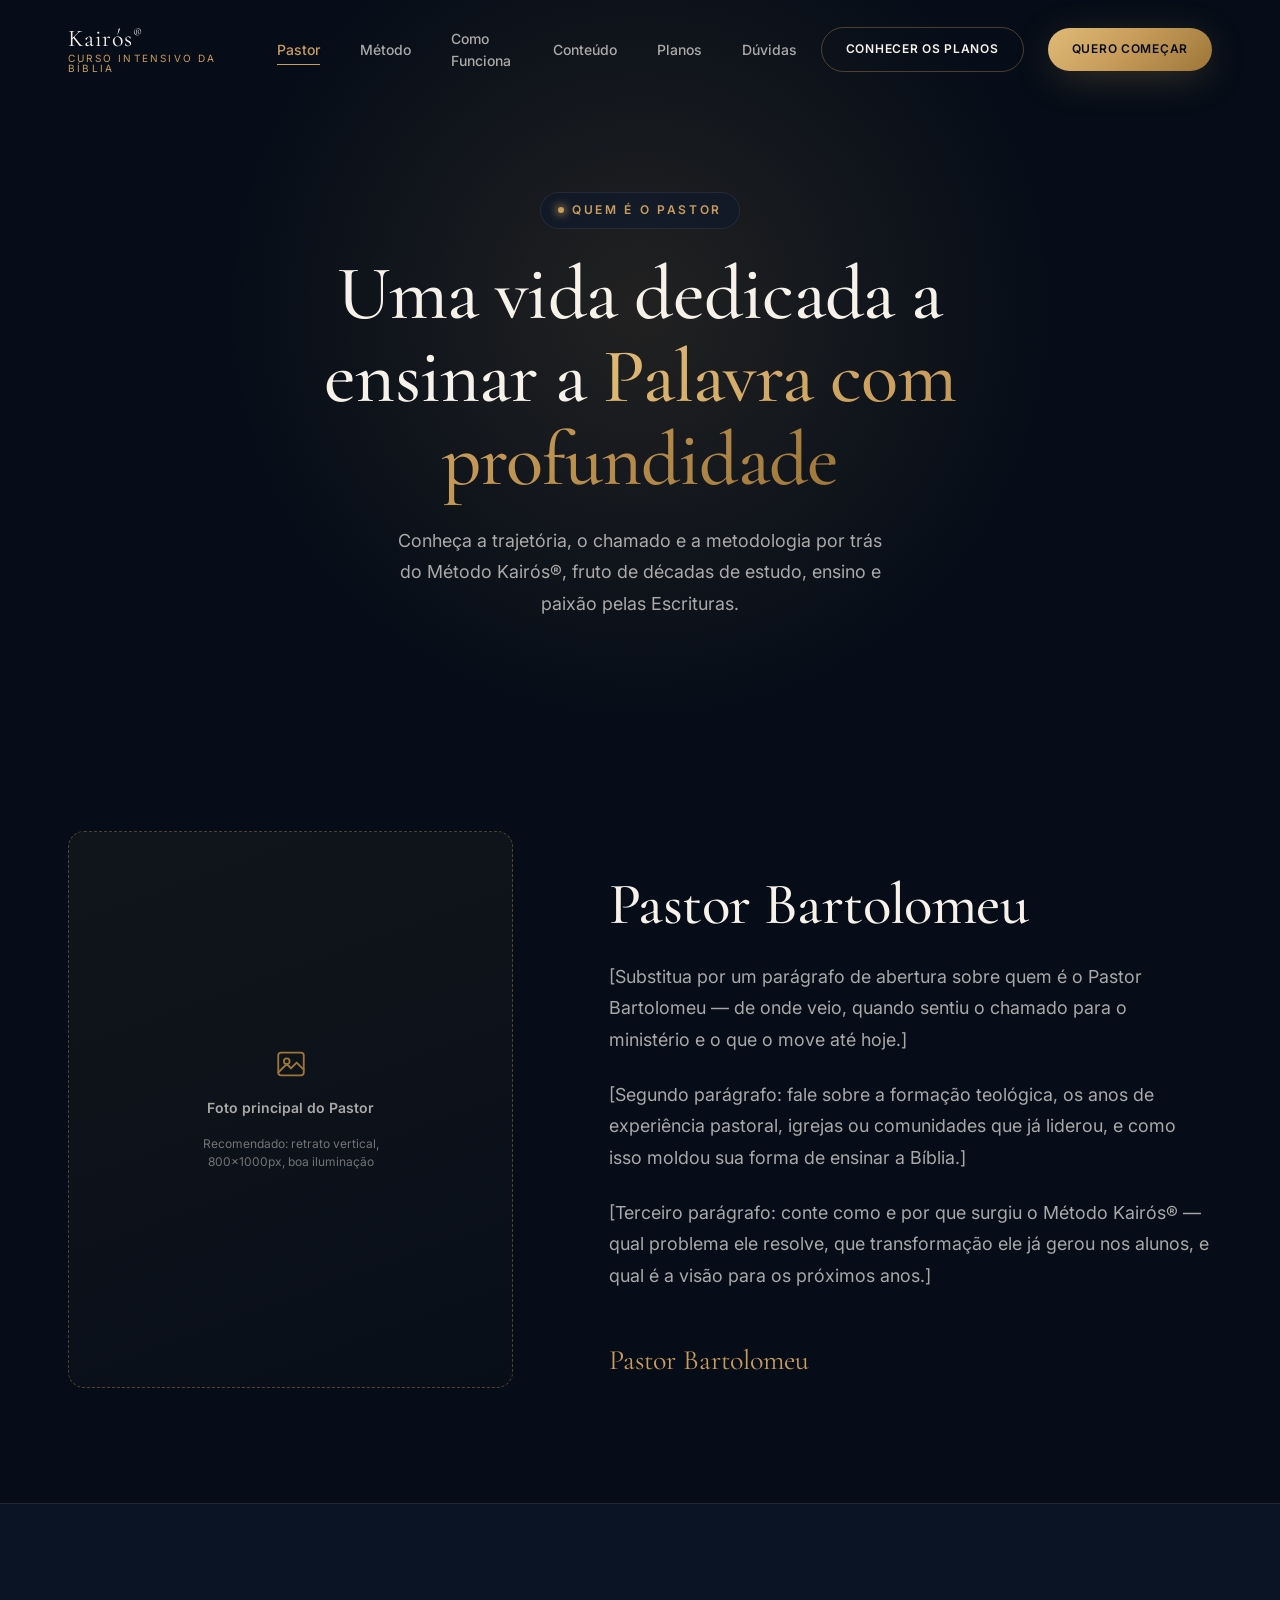
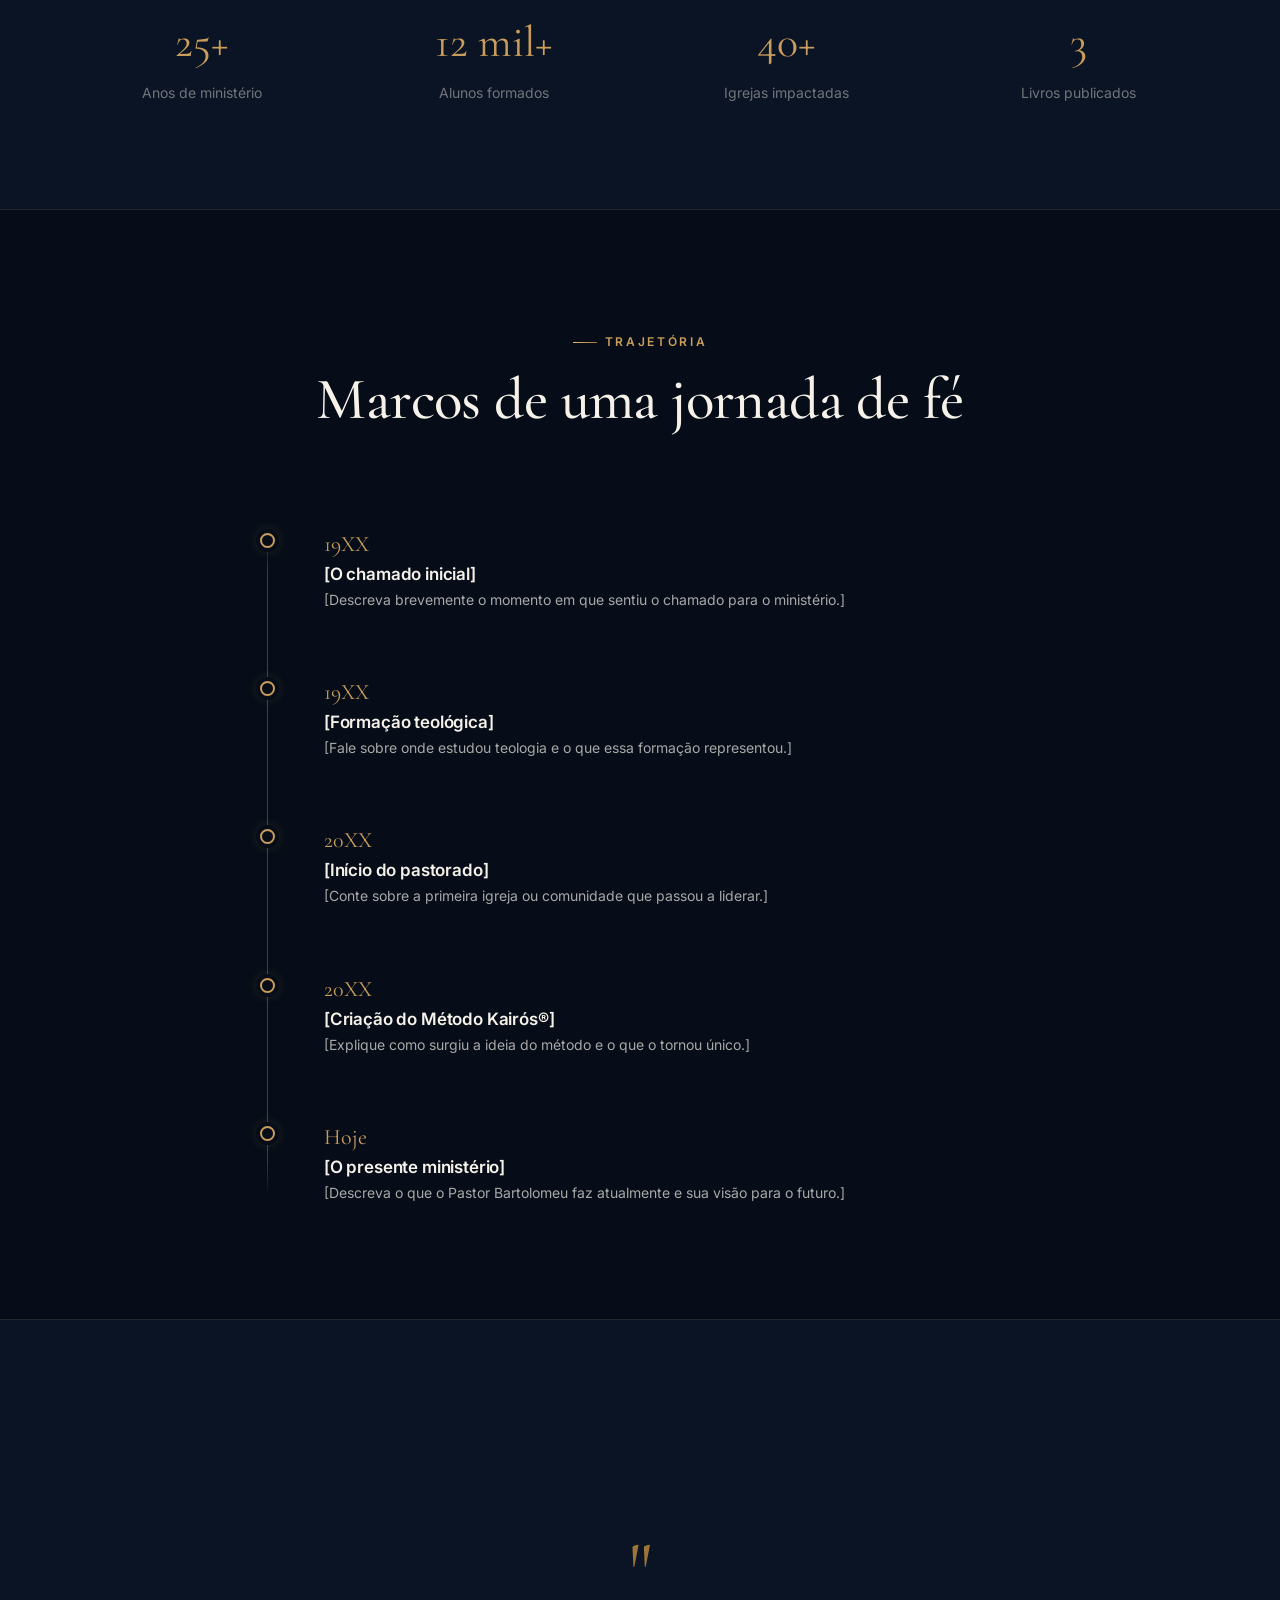
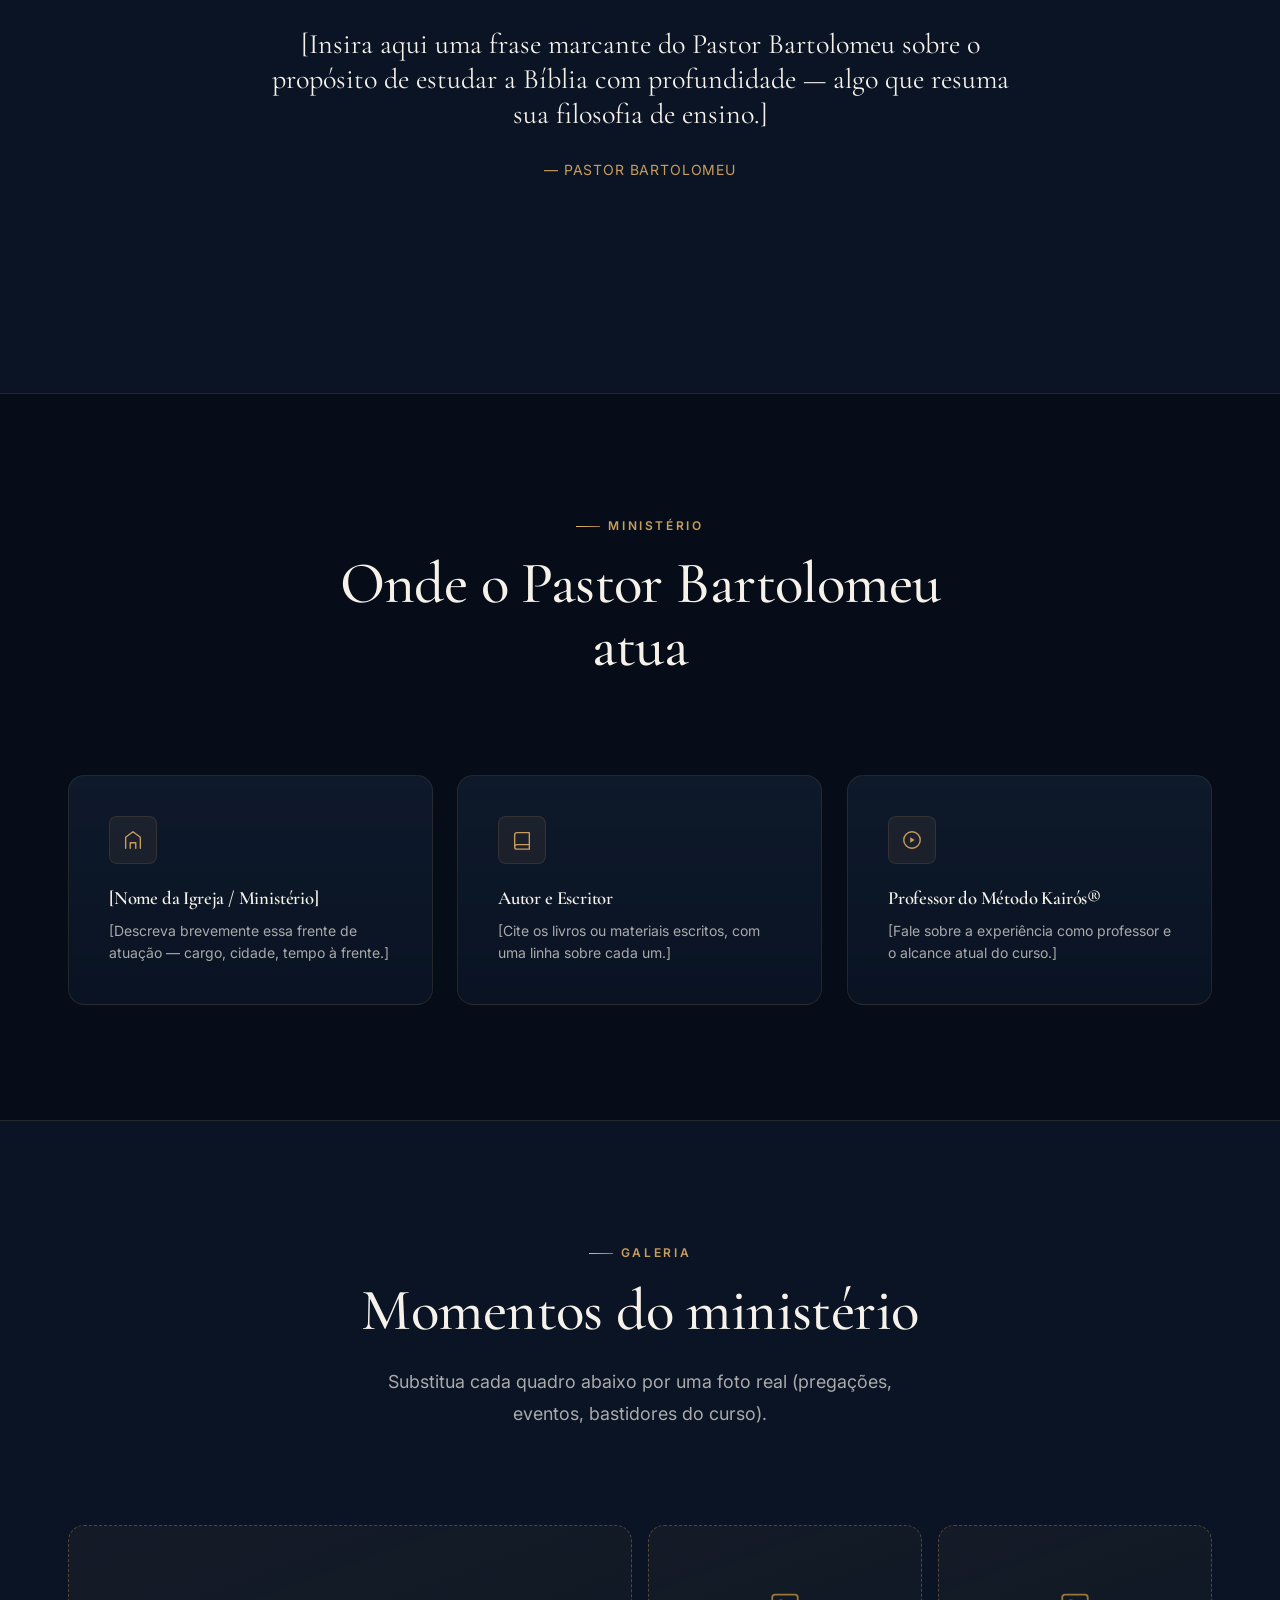
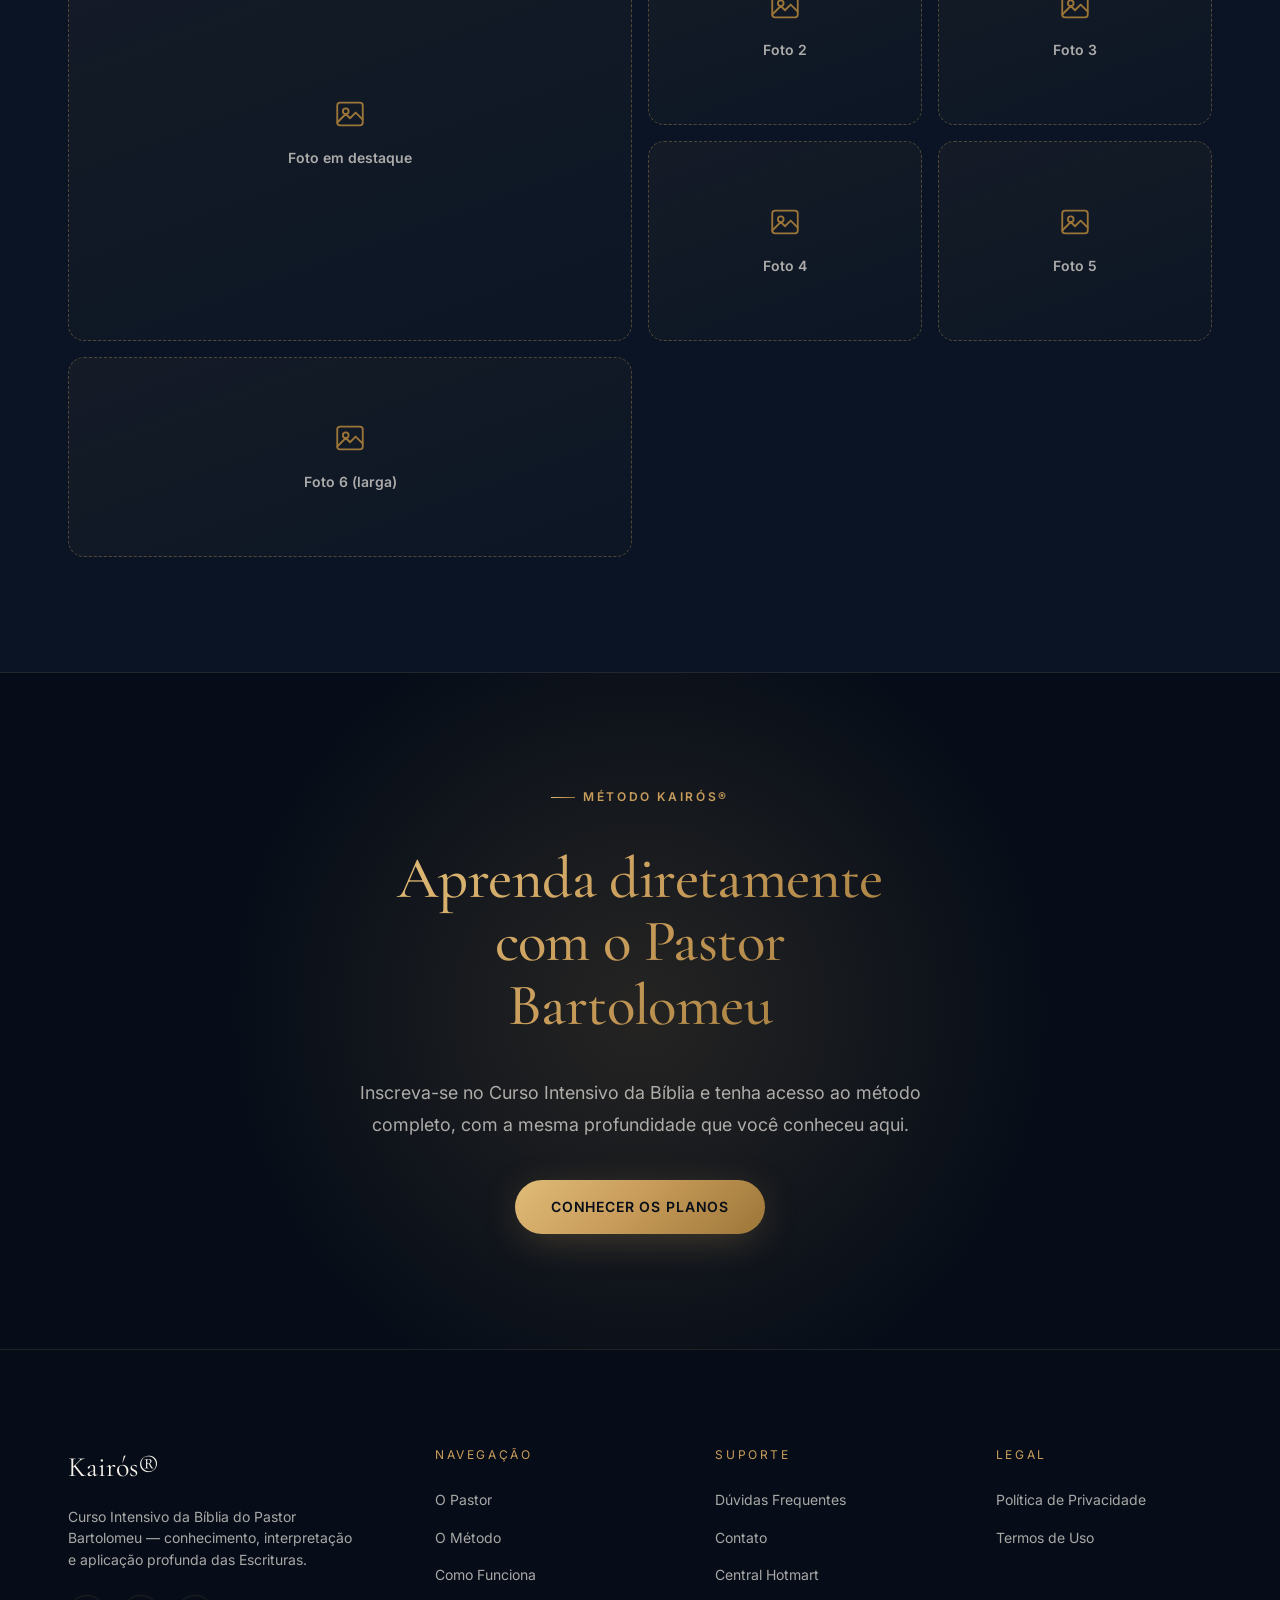
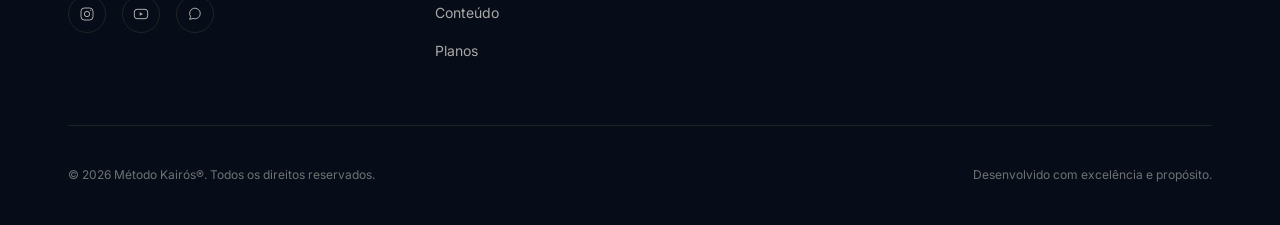
==== sobre.html @ ec5e56b4 "criação da pagina sobre" ====
<!DOCTYPE html>
<html lang="pt-BR">
<head>
<meta charset="UTF-8">
<meta name="viewport" content="width=device-width, initial-scale=1.0">
<title>Sobre o Pastor Bartolomeu | Método Kairós®</title>
<meta name="description" content="Conheça a trajetória, o chamado e o ministério do Pastor Bartolomeu, criador do Método Kairós® para o estudo profundo da Bíblia.">
<meta name="theme-color" content="#060d18">

<link rel="preconnect" href="https://fonts.googleapis.com">
<link rel="preconnect" href="https://fonts.gstatic.com" crossorigin>
<link href="https://fonts.googleapis.com/css2?family=Cormorant+Garamond:wght@400;500;600;700&family=Inter:wght@400;500;600;700;800&display=swap" rel="stylesheet">

<link rel="stylesheet" href="css/variables.css">
<link rel="stylesheet" href="css/reset.css">
<link rel="stylesheet" href="css/base.css">
<link rel="stylesheet" href="css/components.css">
<link rel="stylesheet" href="css/nav.css">
<link rel="stylesheet" href="css/sections.css">
<link rel="stylesheet" href="css/about.css">
<link rel="stylesheet" href="css/animations.css">
</head>
<body>

<a href="#conteudo" class="u-visually-hidden">Pular para o conteúdo principal</a>

<!-- ==========================================================================
     NAVEGAÇÃO — igual à página inicial, com "O Pastor" marcado como atual
     ========================================================================== -->
<header class="nav" id="nav">
  <div class="u-container nav__inner">
    <a href="index.html" class="nav__brand">
      <span class="nav__brand-mark">Kairós<sup style="font-size:0.5em;">®</sup></span>
      <span class="nav__brand-tag">Curso Intensivo da Bíblia</span>
    </a>

    <nav class="nav__links" id="navLinks" aria-label="Navegação principal">
      <a href="#" class="nav__link" aria-current="page">Pastor</a>
      <a href="index.htm" class="nav__link">Método</a>
      <a href="index.htm" class="nav__link">Como Funciona</a>
      <a href="index.htm" class="nav__link">Conteúdo</a>
      <a href="index.htm" class="nav__link">Planos</a>
      <a href="index.htm" class="nav__link">Dúvidas</a>
    </nav>

    <div class="nav__actions">
      <a href="index.html#planos" class="btn btn--ghost btn--sm">Conhecer os planos</a>
      <a href="index.html#planos" class="btn btn--gold btn--sm">Quero começar</a>
      <button class="nav__toggle" id="navToggle" aria-label="Abrir menu" aria-expanded="false" aria-controls="navLinks">
        <span></span><span></span><span></span>
      </button>
    </div>
  </div>
</header>

<main id="conteudo">

<!-- ==========================================================================
     CABEÇALHO DA PÁGINA
     ========================================================================== -->
<section class="page-header u-container">
  <div class="hero__badge" data-anim="fade-up" style="margin-bottom:1.5rem;">
    <span class="badge"><span class="badge__dot"></span>Quem é o Pastor</span>
  </div>
  <h1 class="page-header__title" data-anim="fade-up" data-anim-delay="80">
    Uma vida dedicada a ensinar a <span class="u-gold-text">Palavra com profundidade</span>
  </h1>
  <p class="u-lede page-header__lede" data-anim="fade-up" data-anim-delay="160">
    <!-- SUBSTITUA este parágrafo por uma frase de efeito real sobre o Pastor Bartolomeu —
         algo que resuma sua missão em 1-2 linhas. -->
    Conheça a trajetória, o chamado e a metodologia por trás do Método Kairós®,
    fruto de décadas de estudo, ensino e paixão pelas Escrituras.
  </p>
</section>

<!-- ==========================================================================
     BIOGRAFIA — foto grande + texto
     ========================================================================== -->
<section class="u-section">
  <div class="u-container">
    <div class="bio__layout">
      <div class="bio__photo" data-anim="fade-right">
        <!-- FOTO PRINCIPAL DO PASTOR
             Para usar uma foto real, troque o bloco abaixo por:
             <div class="photo-frame"><img src="assets/img/pastor-bartolomeu.jpg" alt="Pastor Bartolomeu"></div> -->
        <div class="photo-placeholder">
          <svg viewBox="0 0 24 24" fill="none" stroke="currentColor" stroke-width="1.3"><rect x="3" y="4" width="18" height="16" rx="2"/><circle cx="9" cy="10" r="2"/><path d="M21 16l-5-5-4 4-3-3-6 6" stroke-linecap="round" stroke-linejoin="round"/></svg>
          <span class="photo-placeholder__label">Foto principal do Pastor</span>
          <span class="photo-placeholder__hint">Recomendado: retrato vertical, 800×1000px, boa iluminação</span>
        </div>
      </div>

      <div class="bio__text" data-anim-group="90">
        <span class="u-eyebrow" data-anim="fade-up">Biografia</span>
        <h2 class="u-heading-lg" data-anim="fade-up">Pastor Bartolomeu</h2>

        <!-- TEXTO DE BIOGRAFIA — substitua os parágrafos abaixo pela história real:
             origem, chamado ao ministério, formação teológica, tempo de pastorado,
             igreja(s) que lidera ou liderou, marcos importantes. -->
        <p data-anim="fade-up">
          [Substitua por um parágrafo de abertura sobre quem é o Pastor Bartolomeu —
          de onde veio, quando sentiu o chamado para o ministério e o que o move até hoje.]
        </p>
        <p data-anim="fade-up">
          [Segundo parágrafo: fale sobre a formação teológica, os anos de experiência
          pastoral, igrejas ou comunidades que já liderou, e como isso moldou sua forma
          de ensinar a Bíblia.]
        </p>
        <p data-anim="fade-up">
          [Terceiro parágrafo: conte como e por que surgiu o Método Kairós® — qual
          problema ele resolve, que transformação ele já gerou nos alunos, e qual é
          a visão para os próximos anos.]
        </p>

        <span class="bio__signature" data-anim="fade-up">Pastor Bartolomeu</span>
      </div>
    </div>
  </div>
</section>

<!-- ==========================================================================
     ESTATÍSTICAS / CREDENCIAIS
     ========================================================================== -->
<section class="u-section" style="padding-block: var(--space-xl); background: var(--bg-surface-alt); border-block: 1px solid var(--border-subtle);">
  <div class="u-container">
    <div class="pastor-stats" data-anim-group="80">
      <!-- Ajuste os números abaixo para os reais -->
      <div class="pastor-stat" data-anim="fade-up">
        <span class="pastor-stat__value">25+</span>
        <span class="pastor-stat__label">Anos de ministério</span>
      </div>
      <div class="pastor-stat" data-anim="fade-up">
        <span class="pastor-stat__value">12 mil+</span>
        <span class="pastor-stat__label">Alunos formados</span>
      </div>
      <div class="pastor-stat" data-anim="fade-up">
        <span class="pastor-stat__value">40+</span>
        <span class="pastor-stat__label">Igrejas impactadas</span>
      </div>
      <div class="pastor-stat" data-anim="fade-up">
        <span class="pastor-stat__value">3</span>
        <span class="pastor-stat__label">Livros publicados</span>
      </div>
    </div>
  </div>
</section>

<!-- ==========================================================================
     TRAJETÓRIA — linha do tempo
     ========================================================================== -->
<section class="u-section">
  <div class="u-container">
    <div class="u-section-head u-section-head--center" data-anim="fade-up">
      <span class="u-eyebrow">Trajetória</span>
      <h2 class="u-heading-lg">Marcos de uma jornada de fé</h2>
    </div>

    <div class="trajectory" data-anim-group="100">
      <!-- Ajuste anos e descrições para a trajetória real do Pastor -->
      <div class="trajectory__item" data-anim="fade-up">
        <span class="trajectory__dot"></span>
        <span class="trajectory__year">19XX</span>
        <h3>[O chamado inicial]</h3>
        <p>[Descreva brevemente o momento em que sentiu o chamado para o ministério.]</p>
      </div>

      <div class="trajectory__item" data-anim="fade-up">
        <span class="trajectory__dot"></span>
        <span class="trajectory__year">19XX</span>
        <h3>[Formação teológica]</h3>
        <p>[Fale sobre onde estudou teologia e o que essa formação representou.]</p>
      </div>

      <div class="trajectory__item" data-anim="fade-up">
        <span class="trajectory__dot"></span>
        <span class="trajectory__year">20XX</span>
        <h3>[Início do pastorado]</h3>
        <p>[Conte sobre a primeira igreja ou comunidade que passou a liderar.]</p>
      </div>

      <div class="trajectory__item" data-anim="fade-up">
        <span class="trajectory__dot"></span>
        <span class="trajectory__year">20XX</span>
        <h3>[Criação do Método Kairós®]</h3>
        <p>[Explique como surgiu a ideia do método e o que o tornou único.]</p>
      </div>

      <div class="trajectory__item" data-anim="fade-up">
        <span class="trajectory__dot"></span>
        <span class="trajectory__year">Hoje</span>
        <h3>[O presente ministério]</h3>
        <p>[Descreva o que o Pastor Bartolomeu faz atualmente e sua visão para o futuro.]</p>
      </div>
    </div>
  </div>
</section>

<!-- ==========================================================================
     CITAÇÃO EM DESTAQUE
     ========================================================================== -->
<section class="u-section" style="background: var(--bg-surface-alt); border-block: 1px solid var(--border-subtle);">
  <div class="u-container">
    <div class="quote-block" data-anim="scale-in">
      <span class="quote-block__mark">"</span>
      <!-- Substitua pela citação real do Pastor -->
      <p class="quote-block__text">
        [Insira aqui uma frase marcante do Pastor Bartolomeu sobre o propósito de
        estudar a Bíblia com profundidade — algo que resuma sua filosofia de ensino.]
      </p>
      <span class="quote-block__author">— Pastor Bartolomeu</span>
    </div>
  </div>
</section>

<!-- ==========================================================================
     ÁREAS DE ATUAÇÃO NO MINISTÉRIO
     ========================================================================== -->
<section class="u-section">
  <div class="u-container">
    <div class="u-section-head u-section-head--center" data-anim="fade-up">
      <span class="u-eyebrow">Ministério</span>
      <h2 class="u-heading-lg">Onde o Pastor Bartolomeu atua</h2>
    </div>

    <div class="ministry__grid" data-anim-group="90">
      <div class="card" style="padding: var(--space-lg);" data-anim="fade-up">
        <div class="learn__icon" style="margin-bottom: var(--space-md);">
          <svg viewBox="0 0 24 24" fill="none" stroke="currentColor" stroke-width="1.5"><path d="M4 21V9l8-6 8 6v12M9 21v-6h6v6" stroke-linecap="round" stroke-linejoin="round"/></svg>
        </div>
        <h3 style="font-weight:600; margin-bottom: var(--space-xs);">[Nome da Igreja / Ministério]</h3>
        <p style="font-size: var(--fs-body-sm);">[Descreva brevemente essa frente de atuação — cargo, cidade, tempo à frente.]</p>
      </div>

      <div class="card" style="padding: var(--space-lg);" data-anim="fade-up">
        <div class="learn__icon" style="margin-bottom: var(--space-md);">
          <svg viewBox="0 0 24 24" fill="none" stroke="currentColor" stroke-width="1.5"><path d="M4 19.5A2.5 2.5 0 0 1 6.5 17H20M4 19.5A2.5 2.5 0 0 0 6.5 22H20V4H6.5A2.5 2.5 0 0 0 4 6.5v13Z" stroke-linejoin="round"/></svg>
        </div>
        <h3 style="font-weight:600; margin-bottom: var(--space-xs);">Autor e Escritor</h3>
        <p style="font-size: var(--fs-body-sm);">[Cite os livros ou materiais escritos, com uma linha sobre cada um.]</p>
      </div>

      <div class="card" style="padding: var(--space-lg);" data-anim="fade-up">
        <div class="learn__icon" style="margin-bottom: var(--space-md);">
          <svg viewBox="0 0 24 24" fill="none" stroke="currentColor" stroke-width="1.5"><circle cx="12" cy="12" r="9"/><path d="M10 9v6l5-3-5-3Z" fill="currentColor" stroke="none"/></svg>
        </div>
        <h3 style="font-weight:600; margin-bottom: var(--space-xs);">Professor do Método Kairós®</h3>
        <p style="font-size: var(--fs-body-sm);">[Fale sobre a experiência como professor e o alcance atual do curso.]</p>
      </div>
    </div>
  </div>
</section>

<!-- ==========================================================================
     GALERIA DE FOTOS
     ========================================================================== -->
<section class="u-section" style="background: var(--bg-surface-alt); border-block: 1px solid var(--border-subtle);">
  <div class="u-container">
    <div class="u-section-head u-section-head--center" data-anim="fade-up">
      <span class="u-eyebrow">Galeria</span>
      <h2 class="u-heading-lg">Momentos do ministério</h2>
      <p class="u-lede" style="margin-inline:auto;">
        Substitua cada quadro abaixo por uma foto real (pregações, eventos, bastidores do curso).
      </p>
    </div>

    <!-- Cada item é um placeholder — troque a <div class="photo-placeholder"> interna
         por <div class="photo-frame"><img src="..." alt="..."></div> quando tiver as fotos.
         As classes gallery__item--wide e gallery__item--tall controlam o tamanho no grid. -->
    <div class="gallery__grid" data-anim-group="70">
      <div class="gallery__item gallery__item--wide gallery__item--tall" data-anim="scale-in">
        <div class="photo-placeholder">
          <svg viewBox="0 0 24 24" fill="none" stroke="currentColor" stroke-width="1.3"><rect x="3" y="4" width="18" height="16" rx="2"/><circle cx="9" cy="10" r="2"/><path d="M21 16l-5-5-4 4-3-3-6 6" stroke-linecap="round" stroke-linejoin="round"/></svg>
          <span class="photo-placeholder__label">Foto em destaque</span>
        </div>
      </div>
      <div class="gallery__item" data-anim="scale-in">
        <div class="photo-placeholder">
          <svg viewBox="0 0 24 24" fill="none" stroke="currentColor" stroke-width="1.3"><rect x="3" y="4" width="18" height="16" rx="2"/><circle cx="9" cy="10" r="2"/><path d="M21 16l-5-5-4 4-3-3-6 6" stroke-linecap="round" stroke-linejoin="round"/></svg>
          <span class="photo-placeholder__label">Foto 2</span>
        </div>
      </div>
      <div class="gallery__item" data-anim="scale-in">
        <div class="photo-placeholder">
          <svg viewBox="0 0 24 24" fill="none" stroke="currentColor" stroke-width="1.3"><rect x="3" y="4" width="18" height="16" rx="2"/><circle cx="9" cy="10" r="2"/><path d="M21 16l-5-5-4 4-3-3-6 6" stroke-linecap="round" stroke-linejoin="round"/></svg>
          <span class="photo-placeholder__label">Foto 3</span>
        </div>
      </div>
      <div class="gallery__item" data-anim="scale-in">
        <div class="photo-placeholder">
          <svg viewBox="0 0 24 24" fill="none" stroke="currentColor" stroke-width="1.3"><rect x="3" y="4" width="18" height="16" rx="2"/><circle cx="9" cy="10" r="2"/><path d="M21 16l-5-5-4 4-3-3-6 6" stroke-linecap="round" stroke-linejoin="round"/></svg>
          <span class="photo-placeholder__label">Foto 4</span>
        </div>
      </div>
      <div class="gallery__item" data-anim="scale-in">
        <div class="photo-placeholder">
          <svg viewBox="0 0 24 24" fill="none" stroke="currentColor" stroke-width="1.3"><rect x="3" y="4" width="18" height="16" rx="2"/><circle cx="9" cy="10" r="2"/><path d="M21 16l-5-5-4 4-3-3-6 6" stroke-linecap="round" stroke-linejoin="round"/></svg>
          <span class="photo-placeholder__label">Foto 5</span>
        </div>
      </div>
      <div class="gallery__item gallery__item--wide" data-anim="scale-in">
        <div class="photo-placeholder">
          <svg viewBox="0 0 24 24" fill="none" stroke="currentColor" stroke-width="1.3"><rect x="3" y="4" width="18" height="16" rx="2"/><circle cx="9" cy="10" r="2"/><path d="M21 16l-5-5-4 4-3-3-6 6" stroke-linecap="round" stroke-linejoin="round"/></svg>
          <span class="photo-placeholder__label">Foto 6 (larga)</span>
        </div>
      </div>
    </div>
  </div>
</section>

<!-- ==========================================================================
     CTA FINAL — volta pro curso
     ========================================================================== -->
<section class="cta-final u-section">
  <div class="cta-final__glow" aria-hidden="true"></div>
  <div class="u-container">
    <div class="cta-final__content" data-anim="scale-in">
      <span class="u-eyebrow" style="justify-content:center;">Método Kairós®</span>
      <h2 class="u-gold-text">Aprenda diretamente com o Pastor Bartolomeu</h2>
      <p class="u-lede">Inscreva-se no Curso Intensivo da Bíblia e tenha acesso ao método completo, com a mesma profundidade que você conheceu aqui.</p>
      <a href="index.html#planos" class="btn btn--gold">Conhecer os planos</a>
    </div>
  </div>
</section>

</main>

<!-- ==========================================================================
     FOOTER — igual à página inicial
     ========================================================================== -->
<footer class="footer">
  <div class="u-container">
    <div class="footer__grid">
      <div>
        <div class="footer__brand-mark">Kairós®</div>
        <p class="footer__desc">Curso Intensivo da Bíblia do Pastor Bartolomeu — conhecimento, interpretação e aplicação profunda das Escrituras.</p>
        <div class="footer__social">
          <a href="#" aria-label="Instagram"><svg viewBox="0 0 24 24" fill="none" stroke="currentColor" stroke-width="1.5"><rect x="3" y="3" width="18" height="18" rx="5"/><circle cx="12" cy="12" r="4"/><circle cx="17.5" cy="6.5" r="1" fill="currentColor" stroke="none"/></svg></a>
          <a href="#" aria-label="YouTube"><svg viewBox="0 0 24 24" fill="none" stroke="currentColor" stroke-width="1.5"><rect x="2" y="5" width="20" height="14" rx="4"/><path d="M10 9.5v5l5-2.5-5-2.5Z" fill="currentColor" stroke="none"/></svg></a>
          <a href="#" aria-label="WhatsApp"><svg viewBox="0 0 24 24" fill="none" stroke="currentColor" stroke-width="1.5"><path d="M4 20l1.4-4.1A8 8 0 1 1 9 18.7L4 20Z" stroke-linejoin="round"/></svg></a>
        </div>
      </div>

      <div>
        <div class="footer__col-title">Navegação</div>
        <div class="footer__links">
          <a href="sobre.html">O Pastor</a>
          <a href="index.html#metodo">O Método</a>
          <a href="index.html#como-funciona">Como Funciona</a>
          <a href="index.html#aprendizado">Conteúdo</a>
          <a href="index.html#planos">Planos</a>
        </div>
      </div>

      <div>
        <div class="footer__col-title">Suporte</div>
        <div class="footer__links">
          <a href="index.html#faq">Dúvidas Frequentes</a>
          <a href="#">Contato</a>
          <a href="#">Central Hotmart</a>
        </div>
      </div>

      <div>
        <div class="footer__col-title">Legal</div>
        <div class="footer__links">
          <a href="#">Política de Privacidade</a>
          <a href="#">Termos de Uso</a>
        </div>
      </div>
    </div>

    <div class="footer__bottom">
      <span>&copy; <span data-current-year>2026</span> Método Kairós®. Todos os direitos reservados.</span>
      <span>Desenvolvido com excelência e propósito.</span>
    </div>
  </div>
</footer>

<script src="js/animations.js"></script>
<script src="js/main.js"></script>
</body>
</html>
---- css/variables.css ----
/* ==========================================================================
   MÉTODO KAIRÓS® — DESIGN TOKENS
   Paleta extraída da identidade visual de referência do Pastor Bartolomeu:
   azul-marinho profundo, dourado premium, branco quente, grafite e couro.
   ========================================================================== */

:root {
  /* ---- Cor: Base ---- */
  --c-navy-950: #060d18;   /* fundo principal — quase preto, tom azulado */
  --c-navy-900: #0a1424;   /* fundo secundário / seções alternadas */
  --c-navy-850: #0e1b30;   /* cards, superfícies elevadas */
  --c-navy-800: #142238;   /* bordas sutis, hover de superfícies */
  --c-navy-700: #1c2f4a;   /* divisores levemente visíveis */

  /* ---- Cor: Dourado premium ---- */
  --c-gold-100: #f3e3c2;   /* highlight de texto dourado claro */
  --c-gold-300: #e0bb78;   /* dourado médio-claro, hover */
  --c-gold-500: #c99d5b;   /* dourado principal (extraído da referência) */
  --c-gold-700: #9c7638;   /* dourado escuro, sombras metálicas */
  --c-gold-900: #5c4420;   /* dourado profundo, bordas em dark */

  /* ---- Cor: Neutros quentes ---- */
  --c-white-warm: #f6f2ea;
  --c-cream: #ece5d6;
  --c-graphite-400: #8b8f98;
  --c-graphite-600: #5c6270;
  --c-leather: #6e5743;

  /* ---- Cor: Semântica ---- */
  --bg-body: var(--c-navy-950);
  --bg-surface: var(--c-navy-850);
  --bg-surface-alt: var(--c-navy-900);
  --border-subtle: rgba(201, 157, 91, 0.14);
  --border-strong: rgba(201, 157, 91, 0.35);
  --text-primary: var(--c-white-warm);
  --text-secondary: rgba(246, 242, 234, 0.68);
  --text-muted: rgba(246, 242, 234, 0.44);
  --text-gold: var(--c-gold-500);
  --accent: var(--c-gold-500);
  --accent-bright: var(--c-gold-300);

  /* ---- Gradientes discretos ---- */
  --grad-gold: linear-gradient(135deg, var(--c-gold-300) 0%, var(--c-gold-500) 45%, var(--c-gold-700) 100%);
  --grad-surface: linear-gradient(180deg, rgba(20, 34, 56, 0.6) 0%, rgba(10, 20, 36, 0.9) 100%);
  --grad-vignette: radial-gradient(120% 120% at 50% 0%, rgba(20, 34, 56, 0.0) 0%, rgba(6, 13, 24, 0.9) 100%);
  --grad-glow: radial-gradient(50% 50% at 50% 50%, rgba(201, 157, 91, 0.22) 0%, rgba(201, 157, 91, 0) 70%);

  /* ---- Tipografia ---- */
  --font-display: "Cormorant Garamond", "Times New Roman", serif;
  --font-body: "Inter", -apple-system, BlinkMacSystemFont, sans-serif;

  --fs-display-xl: clamp(2.75rem, 6vw, 6rem);
  --fs-display-lg: clamp(2.25rem, 4.6vw, 4.25rem);
  --fs-display-md: clamp(1.75rem, 3.2vw, 2.75rem);
  --fs-display-sm: clamp(1.375rem, 2.2vw, 1.875rem);
  --fs-body-lg: clamp(1.0625rem, 1.4vw, 1.25rem);
  --fs-body-md: 1rem;
  --fs-body-sm: 0.875rem;
  --fs-eyebrow: 0.75rem;

  --lh-tight: 1.08;
  --lh-snug: 1.25;
  --lh-normal: 1.55;
  --lh-relaxed: 1.75;

  --ls-eyebrow: 0.22em;
  --ls-wide: 0.06em;

  /* ---- Espaçamento ---- */
  --space-3xs: 0.25rem;
  --space-2xs: 0.5rem;
  --space-xs: 0.75rem;
  --space-sm: 1rem;
  --space-md: 1.5rem;
  --space-lg: 2.5rem;
  --space-xl: 4rem;
  --space-2xl: 6rem;
  --space-3xl: 9rem;

  --section-pad-y: clamp(4.5rem, 9vw, 9rem);
  --container-width: 1240px;
  --container-pad-x: clamp(1.25rem, 5vw, 3rem);

  /* ---- Raio & sombra ---- */
  --radius-sm: 8px;
  --radius-md: 16px;
  --radius-lg: 28px;
  --radius-pill: 999px;

  --shadow-soft: 0 20px 60px -20px rgba(0, 0, 0, 0.55);
  --shadow-lift: 0 30px 80px -24px rgba(0, 0, 0, 0.65);
  --shadow-gold-glow: 0 8px 40px -8px rgba(201, 157, 91, 0.35);

  /* ---- Vidro fosco ---- */
  --glass-bg: rgba(14, 27, 48, 0.55);
  --glass-border: rgba(246, 242, 234, 0.08);
  --glass-blur: blur(20px);

  /* ---- Movimento ---- */
  --ease-premium: cubic-bezier(0.16, 1, 0.3, 1);
  --ease-out-soft: cubic-bezier(0.22, 1, 0.36, 1);
  --dur-fast: 220ms;
  --dur-mid: 480ms;
  --dur-slow: 900ms;

  /* ---- Z-index ---- */
  --z-nav: 100;
  --z-overlay: 200;
  --z-modal: 300;
}

/* Light-independent: site é dark-mode-first por identidade, então
   não expomos um tema claro alternativo — dark é a marca. */
---- css/base.css ----
/* ==========================================================================
   TIPOGRAFIA & UTILITÁRIOS DE LAYOUT
   ========================================================================== */

h1, h2, h3, .u-display {
  font-family: var(--font-display);
  font-weight: 500;
  line-height: var(--lh-tight);
  letter-spacing: -0.01em;
}

p { color: var(--text-secondary); }

.u-container {
  width: 100%;
  max-width: var(--container-width);
  margin-inline: auto;
  padding-inline: var(--container-pad-x);
}

.u-section {
  padding-block: var(--section-pad-y);
  position: relative;
}

.u-eyebrow {
  display: inline-flex;
  align-items: center;
  gap: var(--space-2xs);
  font-family: var(--font-body);
  font-size: var(--fs-eyebrow);
  font-weight: 600;
  letter-spacing: var(--ls-eyebrow);
  text-transform: uppercase;
  color: var(--text-gold);
}

.u-eyebrow::before {
  content: "";
  width: 24px;
  height: 1px;
  background: var(--grad-gold);
  display: inline-block;
}

.u-heading-xl {
  font-size: var(--fs-display-xl);
  font-family: var(--font-display);
}

.u-heading-lg {
  font-size: var(--fs-display-lg);
}

.u-heading-md {
  font-size: var(--fs-display-md);
}

.u-lede {
  font-size: var(--fs-body-lg);
  color: var(--text-secondary);
  line-height: var(--lh-relaxed);
  max-width: 46ch;
}

.u-gold-text {
  background: var(--grad-gold);
  -webkit-background-clip: text;
  background-clip: text;
  color: transparent;
}

.u-visually-hidden {
  position: absolute;
  width: 1px; height: 1px;
  padding: 0; margin: -1px;
  overflow: hidden;
  clip: rect(0, 0, 0, 0);
  white-space: nowrap;
  border: 0;
}

.u-section-head {
  max-width: 680px;
  margin-bottom: var(--space-2xl);
}

.u-section-head--center {
  margin-inline: auto;
  text-align: center;
}

.u-section-head .u-eyebrow { margin-bottom: var(--space-sm); }
.u-section-head h2 { margin-bottom: var(--space-md); }
---- css/components.css ----
/* ==========================================================================
   COMPONENTES REUTILIZÁVEIS
   ========================================================================== */

/* ---- Botões ---- */
.btn {
  position: relative;
  display: inline-flex;
  align-items: center;
  justify-content: center;
  gap: var(--space-2xs);
  padding: 1rem 2.25rem;
  font-family: var(--font-body);
  font-size: var(--fs-body-sm);
  font-weight: 600;
  letter-spacing: var(--ls-wide);
  text-transform: uppercase;
  border-radius: var(--radius-pill);
  white-space: nowrap;
  transition: transform var(--dur-fast) var(--ease-out-soft),
              box-shadow var(--dur-fast) var(--ease-out-soft),
              background var(--dur-fast) var(--ease-out-soft),
              border-color var(--dur-fast) var(--ease-out-soft);
  isolation: isolate;
  overflow: hidden;
}

.btn:active { transform: translateY(1px) scale(0.99); }

.btn--gold {
  background: var(--grad-gold);
  color: var(--c-navy-950);
  box-shadow: var(--shadow-gold-glow);
}

.btn--gold::before {
  content: "";
  position: absolute;
  inset: 0;
  background: linear-gradient(120deg, transparent 30%, rgba(255,255,255,0.55) 50%, transparent 70%);
  transform: translateX(-120%);
  transition: transform var(--dur-slow) var(--ease-premium);
  z-index: 1;
}

.btn--gold:hover::before { transform: translateX(120%); }

.btn--gold:hover {
  box-shadow: 0 10px 50px -6px rgba(201, 157, 91, 0.55);
  transform: translateY(-2px);
}

.btn--ghost {
  background: transparent;
  color: var(--text-primary);
  border: 1px solid var(--border-strong);
}

.btn--ghost:hover {
  border-color: var(--accent);
  background: rgba(201, 157, 91, 0.08);
  transform: translateY(-2px);
}

.btn--sm { padding: 0.75rem 1.5rem; font-size: 0.75rem; }
.btn--block { width: 100%; }

/* ---- Badge / Pill ---- */
.badge {
  display: inline-flex;
  align-items: center;
  gap: var(--space-2xs);
  padding: 0.5rem 1.1rem;
  border-radius: var(--radius-pill);
  background: var(--glass-bg);
  border: 1px solid var(--glass-border);
  backdrop-filter: var(--glass-blur);
  -webkit-backdrop-filter: var(--glass-blur);
  font-size: var(--fs-eyebrow);
  font-weight: 600;
  letter-spacing: var(--ls-eyebrow);
  text-transform: uppercase;
  color: var(--text-gold);
}

.badge__dot {
  width: 6px; height: 6px;
  border-radius: 50%;
  background: var(--c-gold-500);
  box-shadow: 0 0 8px 2px rgba(201,157,91,0.7);
}

/* ---- Painel de vidro ---- */
.glass-panel {
  background: var(--glass-bg);
  border: 1px solid var(--glass-border);
  backdrop-filter: var(--glass-blur);
  -webkit-backdrop-filter: var(--glass-blur);
  border-radius: var(--radius-lg);
}

/* ---- Divisor ornamental ---- */
.ornament-divider {
  display: flex;
  align-items: center;
  justify-content: center;
  gap: var(--space-sm);
  color: var(--c-gold-500);
}

.ornament-divider::before,
.ornament-divider::after {
  content: "";
  width: 48px;
  height: 1px;
  background: linear-gradient(90deg, transparent, var(--c-gold-700));
}

.ornament-divider::after { background: linear-gradient(90deg, var(--c-gold-700), transparent); }

/* ---- Indicadores de confiança (hero) ---- */
.trust-strip {
  display: flex;
  flex-wrap: wrap;
  gap: var(--space-lg);
}

.trust-item {
  display: flex;
  align-items: center;
  gap: var(--space-xs);
  font-size: var(--fs-body-sm);
  color: var(--text-secondary);
}

.trust-item svg {
  width: 18px; height: 18px;
  color: var(--c-gold-500);
  flex-shrink: 0;
}

/* ---- Card base ---- */
.card {
  background: var(--grad-surface);
  border: 1px solid var(--border-subtle);
  border-radius: var(--radius-md);
  transition: transform var(--dur-mid) var(--ease-premium),
              border-color var(--dur-mid) var(--ease-premium),
              box-shadow var(--dur-mid) var(--ease-premium);
}

.card:hover {
  border-color: var(--border-strong);
  box-shadow: var(--shadow-lift);
}
---- css/nav.css ----
/* ==========================================================================
   NAVEGAÇÃO
   ========================================================================== */

.nav {
  position: fixed;
  top: 0; left: 0; right: 0;
  z-index: var(--z-nav);
  padding: var(--space-md) 0;
  transition: padding var(--dur-mid) var(--ease-premium),
              background var(--dur-mid) var(--ease-premium),
              border-color var(--dur-mid) var(--ease-premium);
  border-bottom: 1px solid transparent;
}

.nav.is-scrolled {
  padding: var(--space-sm) 0;
  background: rgba(6, 13, 24, 0.72);
  backdrop-filter: blur(16px);
  -webkit-backdrop-filter: blur(16px);
  border-bottom-color: var(--border-subtle);
}

.nav__inner {
  display: flex;
  align-items: center;
  justify-content: space-between;
  gap: var(--space-md);
}

.nav__brand {
  display: flex;
  flex-direction: column;
  line-height: 1;
}

.nav__brand-mark {
  font-family: var(--font-display);
  font-size: 1.5rem;
  letter-spacing: 0.02em;
  color: var(--text-primary);
}

.nav__brand-tag {
  font-size: 0.625rem;
  letter-spacing: var(--ls-eyebrow);
  text-transform: uppercase;
  color: var(--text-gold);
  margin-top: 2px;
}

.nav__links {
  display: flex;
  align-items: center;
  gap: var(--space-lg);
}

.nav__link {
  font-size: var(--fs-body-sm);
  font-weight: 500;
  color: var(--text-secondary);
  position: relative;
  padding-block: 4px;
  transition: color var(--dur-fast) var(--ease-out-soft);
}

.nav__link::after {
  content: "";
  position: absolute;
  left: 0; bottom: 0;
  width: 0; height: 1px;
  background: var(--c-gold-500);
  transition: width var(--dur-mid) var(--ease-premium);
}

.nav__link:hover { color: var(--text-primary); }
.nav__link:hover::after { width: 100%; }

.nav__link[aria-current="page"] {
  color: var(--text-gold);
}
.nav__link[aria-current="page"]::after {
  width: 100%;
}

.nav__actions {
  display: flex;
  align-items: center;
  gap: var(--space-md);
}

.nav__toggle {
  display: none;
  flex-direction: column;
  gap: 5px;
  width: 24px;
  z-index: 101;
}

.nav__toggle span {
  height: 1.5px;
  background: var(--text-primary);
  transition: transform var(--dur-mid) var(--ease-premium), opacity var(--dur-fast);
}

@media (max-width: 900px) {
  .nav__links { display: none; }
  .nav__toggle { display: flex; }

  .nav__actions .btn--ghost { display: none; }

  .nav__links.is-open {
    display: flex;
    position: fixed;
    inset: 0;
    flex-direction: column;
    justify-content: center;
    align-items: center;
    gap: var(--space-xl);
    background: rgba(6, 13, 24, 0.98);
    backdrop-filter: blur(20px);
  }

  .nav__links.is-open .nav__link { font-size: 1.5rem; font-family: var(--font-display); }

  body.nav-open .nav__toggle span:nth-child(1) { transform: translateY(6.5px) rotate(45deg); }
  body.nav-open .nav__toggle span:nth-child(2) { opacity: 0; }
  body.nav-open .nav__toggle span:nth-child(3) { transform: translateY(-6.5px) rotate(-45deg); }
}
---- css/sections.css ----
/* ==========================================================================
   SEÇÃO: SOBRE O MÉTODO (Timeline)
   ========================================================================== */

.method {
  background: var(--bg-body);
}

.method__timeline {
  position: relative;
  display: grid;
  grid-template-columns: repeat(5, 1fr);
  gap: var(--space-md);
  counter-reset: step;
}

.method__timeline::before {
  content: "";
  position: absolute;
  top: 28px;
  left: 0; right: 0;
  height: 1px;
  background: linear-gradient(90deg, transparent, var(--border-strong) 10%, var(--border-strong) 90%, transparent);
  z-index: 0;
}

.method__step {
  position: relative;
  display: flex;
  flex-direction: column;
  align-items: flex-start;
  gap: var(--space-sm);
  padding-top: 0;
}

.method__step-marker {
  width: 56px; height: 56px;
  border-radius: 50%;
  background: var(--bg-surface);
  border: 1px solid var(--border-strong);
  display: flex;
  align-items: center;
  justify-content: center;
  color: var(--c-gold-500);
  position: relative;
  z-index: 1;
  transition: box-shadow var(--dur-mid) var(--ease-premium), transform var(--dur-mid) var(--ease-premium);
}

.method__step-marker svg { width: 22px; height: 22px; }

.method__step:hover .method__step-marker {
  box-shadow: 0 0 0 6px rgba(201,157,91,0.08), 0 0 30px rgba(201,157,91,0.3);
  transform: translateY(-4px);
}

.method__step-title {
  font-family: var(--font-display);
  font-size: 1.375rem;
  color: var(--text-primary);
}

.method__step-desc {
  font-size: var(--fs-body-sm);
  color: var(--text-muted);
  line-height: var(--lh-relaxed);
}

@media (max-width: 980px) {
  .method__timeline {
    grid-template-columns: 1fr;
    gap: var(--space-xl);
  }
  .method__timeline::before {
    top: 0; bottom: 0; left: 28px; right: auto;
    width: 1px; height: auto;
    background: linear-gradient(180deg, transparent, var(--border-strong) 8%, var(--border-strong) 92%, transparent);
  }
}

/* ==========================================================================
   SEÇÃO: COMO FUNCIONA
   ========================================================================== */

.how {
  background: var(--bg-surface-alt);
  border-block: 1px solid var(--border-subtle);
}

.how__grid {
  display: grid;
  grid-template-columns: repeat(4, 1fr);
  gap: var(--space-lg);
  position: relative;
}

.how__connector {
  position: absolute;
  top: 44px;
  left: 12%; right: 12%;
  height: 1px;
  background-image: linear-gradient(90deg, var(--border-strong) 40%, transparent 40%);
  background-size: 12px 1px;
}

.how__card {
  padding: var(--space-lg) var(--space-md);
  text-align: left;
  display: flex;
  flex-direction: column;
  gap: var(--space-md);
}

.how__num {
  font-family: var(--font-display);
  font-size: 2.5rem;
  color: var(--c-gold-700);
  line-height: 1;
}

.how__card h3 {
  font-family: var(--font-body);
  font-size: 1.0625rem;
  font-weight: 600;
  color: var(--text-primary);
}

.how__card p { font-size: var(--fs-body-sm); }

@media (max-width: 980px) {
  .how__grid { grid-template-columns: 1fr 1fr; }
  .how__connector { display: none; }
}
@media (max-width: 620px) {
  .how__grid { grid-template-columns: 1fr; }
}

/* ==========================================================================
   SEÇÃO: O QUE VOCÊ VAI APRENDER
   ========================================================================== */

.learn {
  background: var(--bg-body);
}

.learn__grid {
  display: grid;
  grid-template-columns: repeat(3, 1fr);
  gap: var(--space-md);
}

.learn__card {
  padding: var(--space-lg);
  display: flex;
  flex-direction: column;
  gap: var(--space-md);
  position: relative;
  overflow: hidden;
}

.learn__card::before {
  content: "";
  position: absolute;
  top: -40%; right: -20%;
  width: 200px; height: 200px;
  background: var(--grad-glow);
  opacity: 0;
  transition: opacity var(--dur-mid) var(--ease-premium);
  pointer-events: none;
}

.learn__card:hover::before { opacity: 1; }

.learn__icon {
  width: 48px; height: 48px;
  border-radius: var(--radius-sm);
  display: flex;
  align-items: center;
  justify-content: center;
  background: rgba(201,157,91,0.08);
  border: 1px solid var(--border-subtle);
  color: var(--c-gold-500);
}

.learn__icon svg { width: 22px; height: 22px; }

.learn__card h3 {
  font-family: var(--font-body);
  font-weight: 600;
  font-size: 1.0625rem;
  color: var(--text-primary);
}

.learn__card p { font-size: var(--fs-body-sm); }

@media (max-width: 980px) { .learn__grid { grid-template-columns: 1fr 1fr; } }
@media (max-width: 620px) { .learn__grid { grid-template-columns: 1fr; } }

/* ==========================================================================
   SEÇÃO: EXPERIÊNCIA DO CURSO
   ========================================================================== */

.experience {
  background: var(--bg-surface-alt);
  border-block: 1px solid var(--border-subtle);
  overflow: hidden;
}

.experience__layout {
  display: grid;
  grid-template-columns: 1fr 1fr;
  gap: var(--space-2xl);
  align-items: center;
}

.experience__visual {
  position: relative;
  aspect-ratio: 4/5;
  border-radius: var(--radius-lg);
  background: var(--grad-surface);
  border: 1px solid var(--border-subtle);
  overflow: hidden;
  display: flex;
  align-items: center;
  justify-content: center;
}

.experience__visual .book-3d { width: 55%; }

/* ---- Visual 3D via Three.js (substitui a Bíblia SVG / iframe Spline) ----
   Renderer com fundo transparente (alpha:true no JS) — o degradê e o glow
   dourado abaixo aparecem por trás do anjo 3D naturalmente, sem truques
   de cor sólida nem dependência de serviços externos. */
.experience__visual--spline {
  background: var(--grad-surface);
}

.experience__visual--spline::before {
  /* glow dourado sutil atrás do elemento 3D, reforçando a moldura premium */
  content: "";
  position: absolute;
  inset: 0;
  background: var(--grad-glow);
  opacity: 0.55;
  pointer-events: none;
  z-index: 0;
}

.angel3d {
  position: relative;
  z-index: 1;
  width: 100%;
  height: 100%;
}

.angel3d canvas {
  display: block;
  width: 100% !important;
  height: 100% !important;
}

.experience__list { display: flex; flex-direction: column; gap: var(--space-lg); }

.experience__item {
  display: flex;
  gap: var(--space-md);
  align-items: flex-start;
  padding-bottom: var(--space-lg);
  border-bottom: 1px solid var(--border-subtle);
}

.experience__item:last-child { border-bottom: none; padding-bottom: 0; }

.experience__item-icon {
  flex-shrink: 0;
  width: 44px; height: 44px;
  border-radius: 50%;
  border: 1px solid var(--border-strong);
  display: flex;
  align-items: center;
  justify-content: center;
  color: var(--c-gold-500);
}
.experience__item-icon svg { width: 20px; height: 20px; }

.experience__item h3 {
  font-family: var(--font-body);
  font-weight: 600;
  font-size: 1rem;
  color: var(--text-primary);
  margin-bottom: 4px;
}

.experience__item p { font-size: var(--fs-body-sm); }

@media (max-width: 900px) {
  .experience__layout { grid-template-columns: 1fr; gap: var(--space-xl); }
  .experience__visual { max-width: 420px; margin-inline: auto; aspect-ratio: 1/1; }
}

/* ==========================================================================
   SEÇÃO: PLANOS / PRICING
   ========================================================================== */

.pricing { background: var(--bg-body); }

.pricing__grid {
  display: grid;
  grid-template-columns: repeat(4, 1fr);
  gap: var(--space-md);
  align-items: stretch;
}

.plan {
  display: flex;
  flex-direction: column;
  padding: var(--space-lg) var(--space-md);
  position: relative;
}

.plan__badge {
  position: absolute;
  top: -13px; left: 50%;
  transform: translateX(-50%);
  white-space: nowrap;
}

.plan__label {
  font-size: var(--fs-body-sm);
  color: var(--text-muted);
  margin-bottom: var(--space-2xs);
}

.plan__name {
  font-family: var(--font-display);
  font-size: 1.5rem;
  color: var(--text-primary);
  margin-bottom: var(--space-md);
}

.plan__price {
  display: flex;
  align-items: baseline;
  gap: 6px;
  margin-bottom: var(--space-lg);
}

.plan__price-value {
  font-family: var(--font-display);
  font-size: 2.25rem;
  color: var(--text-primary);
}

.plan__price-unit {
  font-size: var(--fs-body-sm);
  color: var(--text-muted);
}

.plan__features {
  display: flex;
  flex-direction: column;
  gap: var(--space-sm);
  margin-bottom: var(--space-lg);
  flex-grow: 1;
}

.plan__feature {
  display: flex;
  align-items: flex-start;
  gap: var(--space-2xs);
  font-size: var(--fs-body-sm);
  color: var(--text-secondary);
}

.plan__feature svg {
  width: 16px; height: 16px;
  color: var(--c-gold-500);
  flex-shrink: 0;
  margin-top: 3px;
}

.plan--featured {
  border-color: var(--border-strong);
  background: linear-gradient(180deg, rgba(201,157,91,0.08) 0%, var(--c-navy-850) 40%);
  box-shadow: var(--shadow-lift);
  transform: scale(1.03);
}

@media (max-width: 1100px) {
  .pricing__grid { grid-template-columns: 1fr 1fr; }
  .plan--featured { transform: none; }
}
@media (max-width: 620px) {
  .pricing__grid { grid-template-columns: 1fr; }
}

/* ==========================================================================
   SEÇÃO: FAQ (Accordion)
   ========================================================================== */

.faq { background: var(--bg-surface-alt); border-block: 1px solid var(--border-subtle); }

.faq__list {
  max-width: 780px;
  margin-inline: auto;
  display: flex;
  flex-direction: column;
  gap: var(--space-sm);
}

.faq__item {
  border: 1px solid var(--border-subtle);
  border-radius: var(--radius-md);
  overflow: hidden;
  background: var(--bg-surface);
  transition: border-color var(--dur-mid) var(--ease-premium);
}

.faq__item.is-open { border-color: var(--border-strong); }

.faq__question {
  width: 100%;
  display: flex;
  align-items: center;
  justify-content: space-between;
  gap: var(--space-md);
  padding: var(--space-md) var(--space-lg);
  text-align: left;
  font-family: var(--font-body);
  font-weight: 500;
  font-size: var(--fs-body-md);
  color: var(--text-primary);
}

.faq__icon {
  flex-shrink: 0;
  width: 28px; height: 28px;
  border-radius: 50%;
  border: 1px solid var(--border-strong);
  display: flex; align-items: center; justify-content: center;
  color: var(--c-gold-500);
  transition: transform var(--dur-mid) var(--ease-premium), background var(--dur-mid);
}

.faq__item.is-open .faq__icon {
  transform: rotate(45deg);
  background: rgba(201,157,91,0.12);
}

.faq__answer {
  display: grid;
  grid-template-rows: 0fr;
  transition: grid-template-rows var(--dur-mid) var(--ease-premium);
}

.faq__item.is-open .faq__answer { grid-template-rows: 1fr; }

.faq__answer-inner { overflow: hidden; }

.faq__answer p {
  padding: 0 var(--space-lg) var(--space-lg);
  font-size: var(--fs-body-sm);
  line-height: var(--lh-relaxed);
}

/* ==========================================================================
   CTA FINAL
   ========================================================================== */

.cta-final {
  position: relative;
  background: var(--c-navy-950);
  overflow: hidden;
  text-align: center;
  isolation: isolate;
}

.cta-final__glow {
  position: absolute;
  top: 50%; left: 50%;
  width: 900px; height: 900px;
  transform: translate(-50%, -50%);
  background: radial-gradient(circle, rgba(201,157,91,0.16) 0%, transparent 65%);
  z-index: -1;
  pointer-events: none;
}

.cta-final__content {
  display: flex;
  flex-direction: column;
  align-items: center;
  gap: var(--space-lg);
}

.cta-final h2 {
  max-width: 18ch;
  font-size: var(--fs-display-lg);
}

.cta-final .u-lede { max-width: 52ch; margin-inline: auto; text-align: center; }

/* ==========================================================================
   FOOTER
   ========================================================================== */

.footer {
  background: var(--c-navy-950);
  border-top: 1px solid var(--border-subtle);
  padding-top: var(--space-2xl);
}

.footer__grid {
  display: grid;
  grid-template-columns: 1.4fr 1fr 1fr 1fr;
  gap: var(--space-xl);
  padding-bottom: var(--space-xl);
  border-bottom: 1px solid var(--border-subtle);
}

.footer__brand-mark {
  font-family: var(--font-display);
  font-size: 1.75rem;
  color: var(--text-primary);
  margin-bottom: var(--space-sm);
}

.footer__desc {
  font-size: var(--fs-body-sm);
  max-width: 32ch;
  margin-bottom: var(--space-md);
}

.footer__social {
  display: flex;
  gap: var(--space-sm);
}

.footer__social a {
  width: 38px; height: 38px;
  border-radius: 50%;
  border: 1px solid var(--border-subtle);
  display: flex; align-items: center; justify-content: center;
  color: var(--text-secondary);
  transition: border-color var(--dur-fast), color var(--dur-fast), transform var(--dur-fast);
}
.footer__social a:hover { border-color: var(--accent); color: var(--accent); transform: translateY(-3px); }
.footer__social svg { width: 16px; height: 16px; }

.footer__col-title {
  font-size: var(--fs-eyebrow);
  letter-spacing: var(--ls-eyebrow);
  text-transform: uppercase;
  color: var(--text-gold);
  margin-bottom: var(--space-md);
}

.footer__links { display: flex; flex-direction: column; gap: var(--space-sm); }
.footer__links a { font-size: var(--fs-body-sm); color: var(--text-secondary); transition: color var(--dur-fast); }
.footer__links a:hover { color: var(--accent); }

.footer__bottom {
  padding-block: var(--space-lg);
  display: flex;
  justify-content: space-between;
  align-items: center;
  flex-wrap: wrap;
  gap: var(--space-sm);
  font-size: 0.75rem;
  color: var(--text-muted);
}

@media (max-width: 900px) {
  .footer__grid { grid-template-columns: 1fr 1fr; }
}
@media (max-width: 560px) {
  .footer__grid { grid-template-columns: 1fr; }
  .footer__bottom { flex-direction: column; align-items: flex-start; }
}
---- css/about.css ----
/* ==========================================================================
   PÁGINA "SOBRE O PASTOR" — estilos específicos
   ========================================================================== */

/* ---- Cabeçalho de página (hero reduzido, sem vídeo) ---- */
.page-header {
  position: relative;
  padding-top: calc(var(--space-3xl) + 3rem);
  padding-bottom: var(--space-2xl);
  text-align: center;
  overflow: hidden;
  isolation: isolate;
}

.page-header::before {
  content: "";
  position: absolute;
  top: -20%; left: 50%;
  transform: translateX(-50%);
  width: 900px; height: 900px;
  background: radial-gradient(circle, rgba(201,157,91,0.14) 0%, transparent 65%);
  z-index: -1;
  pointer-events: none;
}

.page-header__title {
  font-size: var(--fs-display-xl);
  max-width: 20ch;
  margin-inline: auto;
  margin-bottom: var(--space-md);
}

.page-header__lede {
  margin-inline: auto;
  text-align: center;
}

/* ---- Placeholder de foto reutilizável ----
   Troque a <div class="photo-placeholder"> pela tag <img> real quando
   tiver as fotos. Mantenha a classe no wrapper para preservar a moldura,
   proporção e sombra. ------------------------------------------------- */
.photo-placeholder {
  display: flex;
  flex-direction: column;
  align-items: center;
  justify-content: center;
  gap: var(--space-sm);
  width: 100%;
  height: 100%;
  min-height: 220px;
  border: 1.5px dashed var(--border-strong);
  border-radius: var(--radius-md);
  background: linear-gradient(160deg, rgba(201,157,91,0.06), rgba(201,157,91,0.015));
  color: var(--text-muted);
  text-align: center;
  padding: var(--space-lg);
}

.photo-placeholder svg {
  width: 34px; height: 34px;
  color: var(--c-gold-700);
}

.photo-placeholder__label {
  font-size: var(--fs-body-sm);
  font-weight: 600;
  color: var(--text-secondary);
}

.photo-placeholder__hint {
  font-size: 0.75rem;
  color: var(--text-muted);
  max-width: 26ch;
}

/* Se preferir usar uma <img> real dentro do mesmo slot, esta classe
   aplica moldura/sombra consistente automaticamente: */
.photo-frame {
  border-radius: var(--radius-md);
  overflow: hidden;
  border: 1px solid var(--border-subtle);
  box-shadow: var(--shadow-soft);
}
.photo-frame img { width: 100%; height: 100%; object-fit: cover; display: block; }

/* ---- Biografia — foto grande + texto ---- */
.bio__layout {
  display: grid;
  grid-template-columns: 0.85fr 1.15fr;
  gap: var(--space-2xl);
  align-items: start;
}

.bio__photo {
  position: sticky;
  top: 120px;
  aspect-ratio: 4/5;
}

.bio__text {
  display: flex;
  flex-direction: column;
  gap: var(--space-md);
}

.bio__text p {
  font-size: var(--fs-body-lg);
  line-height: var(--lh-relaxed);
}

.bio__signature {
  margin-top: var(--space-md);
  font-family: var(--font-display);
  font-size: 1.75rem;
  color: var(--text-gold);
}

@media (max-width: 900px) {
  .bio__layout { grid-template-columns: 1fr; }
  .bio__photo { position: static; aspect-ratio: 16/10; max-width: 480px; margin-inline: auto; }
}

/* ---- Estatísticas / credenciais ---- */
.pastor-stats {
  display: grid;
  grid-template-columns: repeat(4, 1fr);
  gap: var(--space-md);
  text-align: center;
}

.pastor-stat {
  padding: var(--space-lg) var(--space-sm);
}

.pastor-stat__value {
  font-family: var(--font-display);
  font-size: clamp(2rem, 4vw, 2.75rem);
  color: var(--text-gold);
  display: block;
  margin-bottom: var(--space-3xs);
}

.pastor-stat__label {
  font-size: var(--fs-body-sm);
  color: var(--text-muted);
}

@media (max-width: 780px) {
  .pastor-stats { grid-template-columns: 1fr 1fr; }
}

/* ---- Linha do tempo vertical (trajetória) ---- */
.trajectory {
  max-width: 760px;
  margin-inline: auto;
  position: relative;
}

.trajectory::before {
  content: "";
  position: absolute;
  top: 8px; bottom: 8px; left: 7px;
  width: 1px;
  background: linear-gradient(180deg, transparent, var(--border-strong) 6%, var(--border-strong) 94%, transparent);
}

.trajectory__item {
  position: relative;
  padding-left: var(--space-xl);
  padding-bottom: var(--space-xl);
}

.trajectory__item:last-child { padding-bottom: 0; }

.trajectory__dot {
  position: absolute;
  left: 0; top: 6px;
  width: 15px; height: 15px;
  border-radius: 50%;
  background: var(--c-navy-950);
  border: 2px solid var(--c-gold-500);
  box-shadow: 0 0 0 4px var(--bg-body), 0 0 14px rgba(201,157,91,0.4);
}

.trajectory__year {
  display: inline-block;
  font-family: var(--font-display);
  font-size: 1.375rem;
  color: var(--text-gold);
  margin-bottom: 4px;
}

.trajectory__item h3 {
  font-family: var(--font-body);
  font-weight: 600;
  font-size: 1.0625rem;
  color: var(--text-primary);
  margin-bottom: 6px;
}

.trajectory__item p { font-size: var(--fs-body-sm); }

/* ---- Galeria de fotos ---- */
.gallery__grid {
  display: grid;
  grid-template-columns: repeat(4, 1fr);
  grid-auto-rows: 200px;
  gap: var(--space-sm);
}

.gallery__grid .photo-placeholder,
.gallery__grid .photo-frame { min-height: 0; height: 100%; }

.gallery__item--tall { grid-row: span 2; }
.gallery__item--wide { grid-column: span 2; }

@media (max-width: 980px) {
  .gallery__grid { grid-template-columns: repeat(2, 1fr); grid-auto-rows: 180px; }
  .gallery__item--wide { grid-column: span 2; }
}
@media (max-width: 560px) {
  .gallery__grid { grid-template-columns: 1fr; }
  .gallery__item--wide, .gallery__item--tall { grid-column: span 1; grid-row: span 1; }
}

/* ---- Bloco de citação ---- */
.quote-block {
  position: relative;
  max-width: 820px;
  margin-inline: auto;
  text-align: center;
  padding: var(--space-2xl) var(--space-md);
}

.quote-block__mark {
  font-family: var(--font-display);
  font-size: 5rem;
  line-height: 1;
  color: var(--c-gold-700);
  display: block;
  margin-bottom: var(--space-sm);
}

.quote-block__text {
  font-family: var(--font-display);
  font-size: var(--fs-display-sm);
  line-height: var(--lh-snug);
  color: var(--text-primary);
  margin-bottom: var(--space-md);
}

.quote-block__author {
  font-size: var(--fs-body-sm);
  color: var(--text-gold);
  text-transform: uppercase;
  letter-spacing: var(--ls-wide);
}

/* ---- Ministério / áreas de atuação ---- */
.ministry__grid {
  display: grid;
  grid-template-columns: repeat(3, 1fr);
  gap: var(--space-md);
}

@media (max-width: 900px) { .ministry__grid { grid-template-columns: 1fr 1fr; } }
@media (max-width: 600px) { .ministry__grid { grid-template-columns: 1fr; } }
---- css/animations.css ----
/* ==========================================================================
   SISTEMA DE ANIMAÇÕES — data-anim
   Controlado via Intersection Observer em js/animations.js.
   Cada elemento com [data-anim] inicia oculto e revela ao entrar em viewport.
   ========================================================================== */

[data-anim] {
  opacity: 0;
  will-change: transform, opacity;
  transition:
    opacity 900ms var(--ease-premium),
    transform 900ms var(--ease-premium),
    filter 900ms var(--ease-premium);
}

[data-anim].is-visible { opacity: 1; }

/* ---- Variantes ---- */
[data-anim="fade-up"] { transform: translateY(28px); }
[data-anim="fade-up"].is-visible { transform: translateY(0); }

[data-anim="fade-down"] { transform: translateY(-28px); }
[data-anim="fade-down"].is-visible { transform: translateY(0); }

[data-anim="fade-left"] { transform: translateX(32px); }
[data-anim="fade-left"].is-visible { transform: translateX(0); }

[data-anim="fade-right"] { transform: translateX(-32px); }
[data-anim="fade-right"].is-visible { transform: translateX(0); }

[data-anim="scale-in"] { transform: scale(0.92); }
[data-anim="scale-in"].is-visible { transform: scale(1); }

[data-anim="blur-in"] { filter: blur(10px); transform: translateY(16px); }
[data-anim="blur-in"].is-visible { filter: blur(0); transform: translateY(0); }

/* ---- Atraso escalonado (stagger) via variável inline --d ---- */
[data-anim] { transition-delay: var(--d, 0ms); }

/* ==========================================================================
   KEYFRAMES DECORATIVOS
   ========================================================================== */

@keyframes float {
  0%, 100% { transform: translateY(0px); }
  50% { transform: translateY(-14px); }
}

.is-floating { animation: float 6s ease-in-out infinite; }
.is-floating--slow { animation: float 9s ease-in-out infinite; }
.is-floating--delay { animation-delay: 1.4s; }

@keyframes shine {
  0% { background-position: -200% 0; }
  100% { background-position: 200% 0; }
}

.is-shining {
  background-image: linear-gradient(110deg, transparent 30%, rgba(255,255,255,0.5) 50%, transparent 70%);
  background-size: 200% 100%;
  animation: shine 3.5s ease-in-out infinite;
}

@keyframes pulseGlow {
  0%, 100% { opacity: 0.5; transform: scale(1); }
  50% { opacity: 0.9; transform: scale(1.06); }
}

.is-glowing { animation: pulseGlow 4s ease-in-out infinite; }

@keyframes fadeInScale {
  from { opacity: 0; transform: scale(0.96); }
  to { opacity: 1; transform: scale(1); }
}

.hero__badge, .hero__title, .hero__subtitle, .hero__actions, .hero__trust {
  animation: fadeInScale 1s var(--ease-premium) both;
}
.hero__badge { animation-delay: 0.1s; }
.hero__title { animation-delay: 0.25s; }
.hero__subtitle { animation-delay: 0.4s; }
.hero__actions { animation-delay: 0.55s; }
.hero__trust { animation-delay: 0.7s; }

@keyframes ambientRotate {
  from { transform: rotate(0deg); }
  to { transform: rotate(360deg); }
}

.hero__emblem-ring {
  animation: ambientRotate 40s linear infinite;
  transform-origin: center;
}

/* Cursor glow para mouse tracking premium (posicionado via JS) */
.mouse-glow {
  position: fixed;
  top: 0; left: 0;
  width: 420px; height: 420px;
  border-radius: 50%;
  background: radial-gradient(circle, rgba(201,157,91,0.10) 0%, transparent 70%);
  pointer-events: none;
  transform: translate(-50%, -50%);
  z-index: 1;
  transition: opacity 300ms ease;
  opacity: 0;
}

.mouse-glow.is-active { opacity: 1; }

@media (prefers-reduced-motion: reduce) {
  [data-anim] { opacity: 1 !important; transform: none !important; filter: none !important; }
  .is-floating, .is-floating--slow, .is-shining, .is-glowing, .hero__emblem-ring { animation: none !important; }
  .hero__badge, .hero__title, .hero__subtitle, .hero__actions, .hero__trust { animation: none !important; opacity: 1; }
}
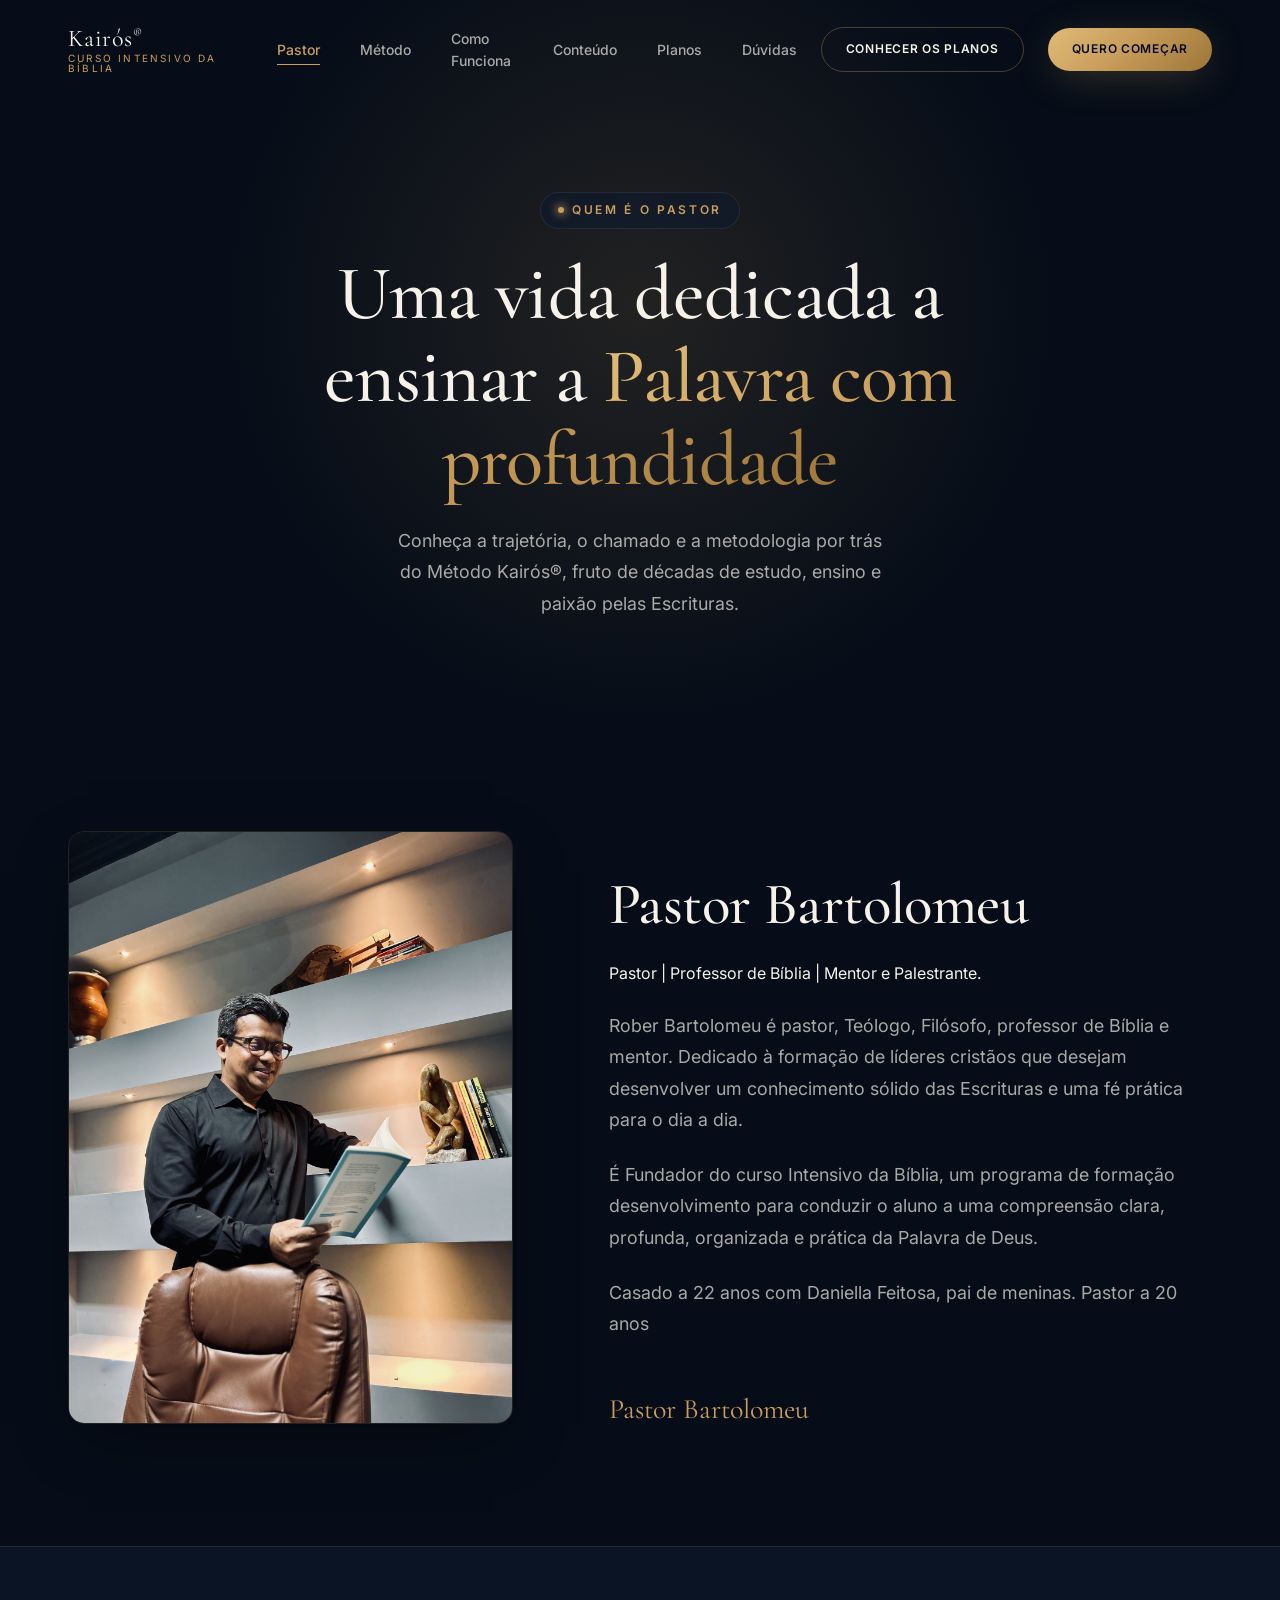
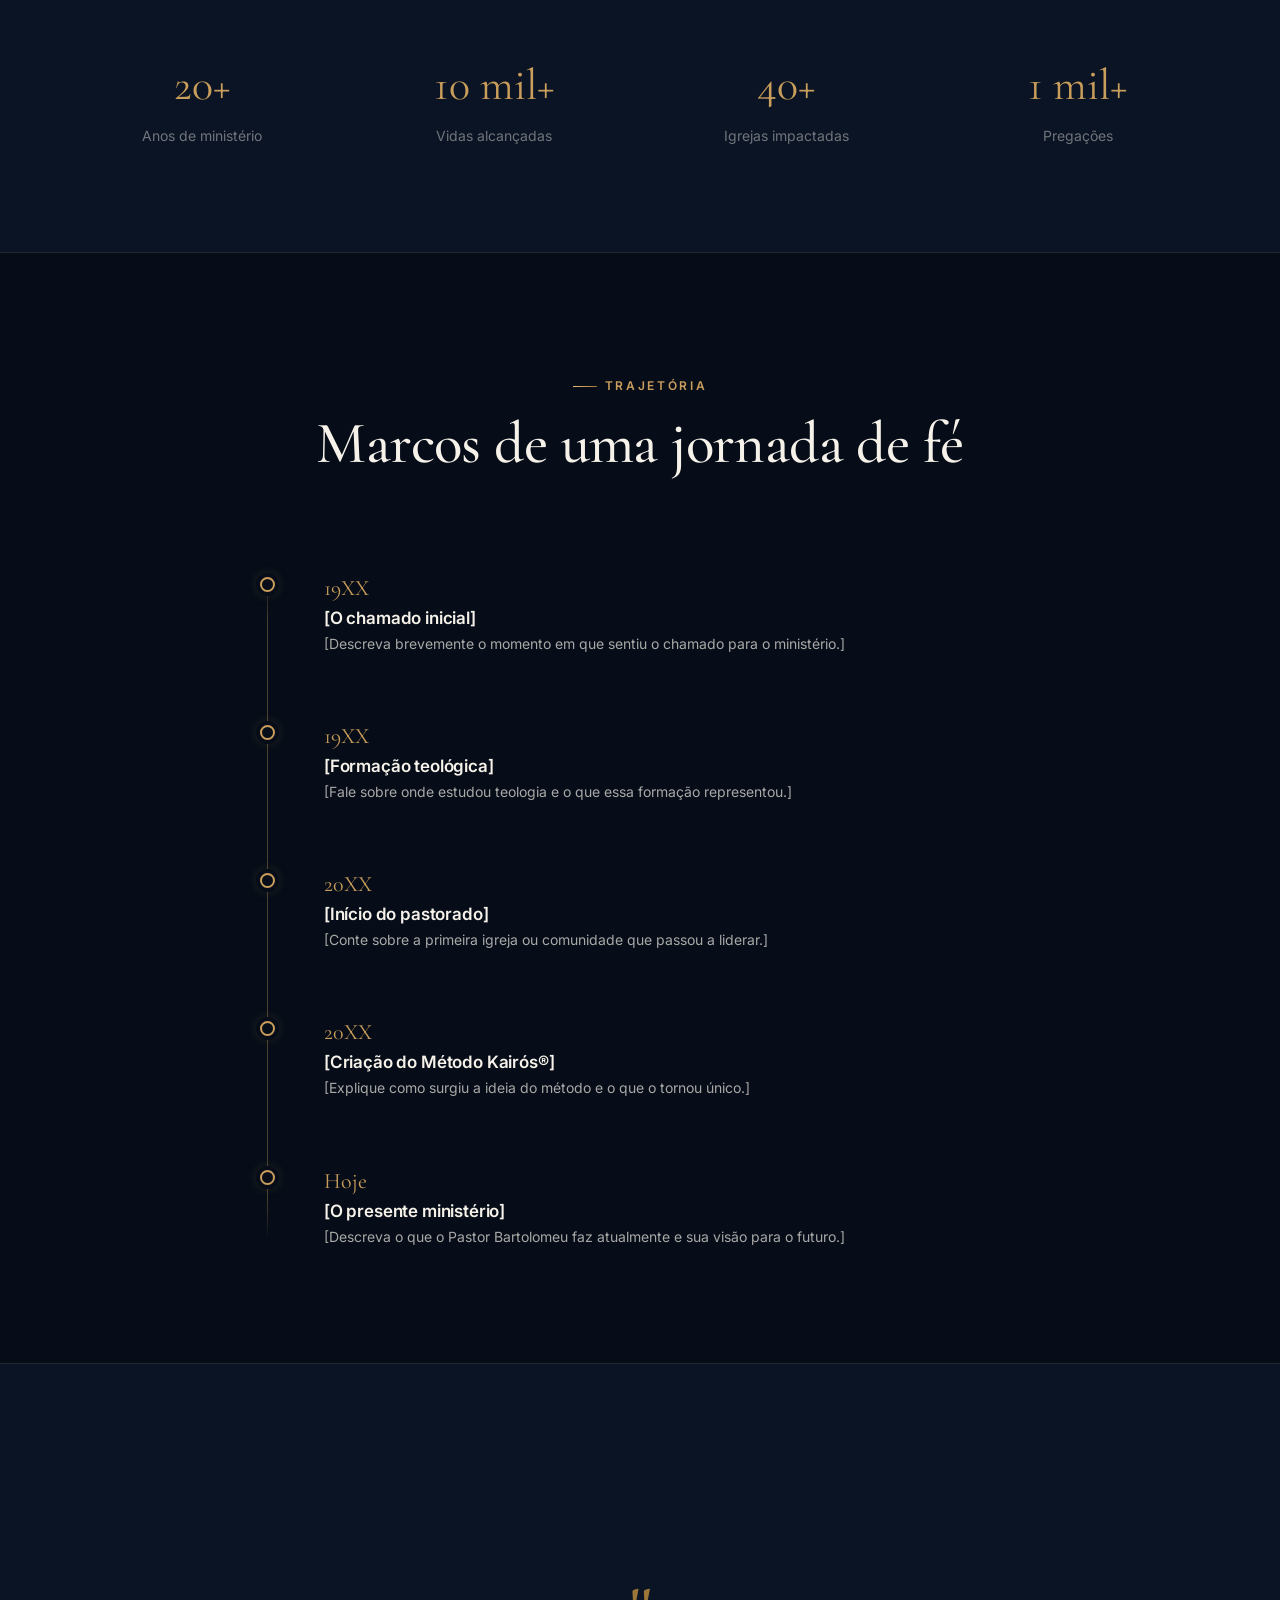
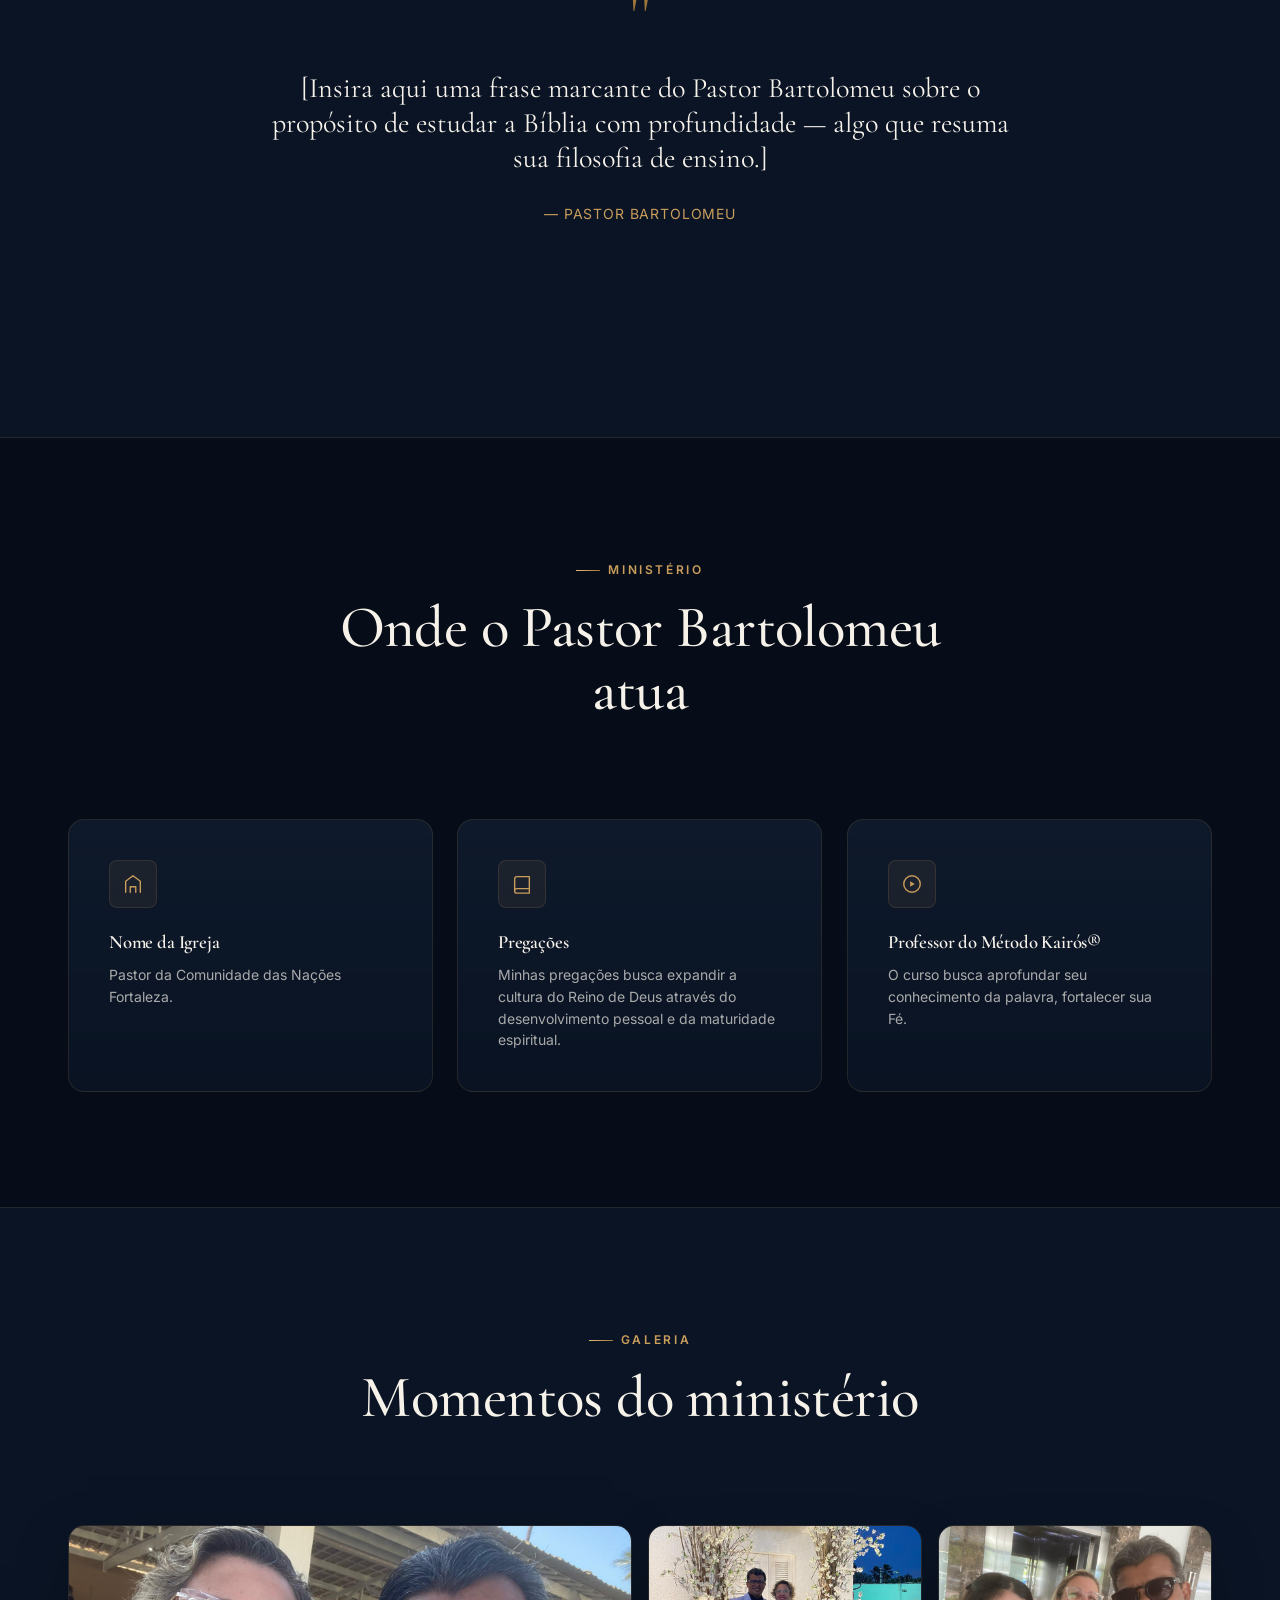
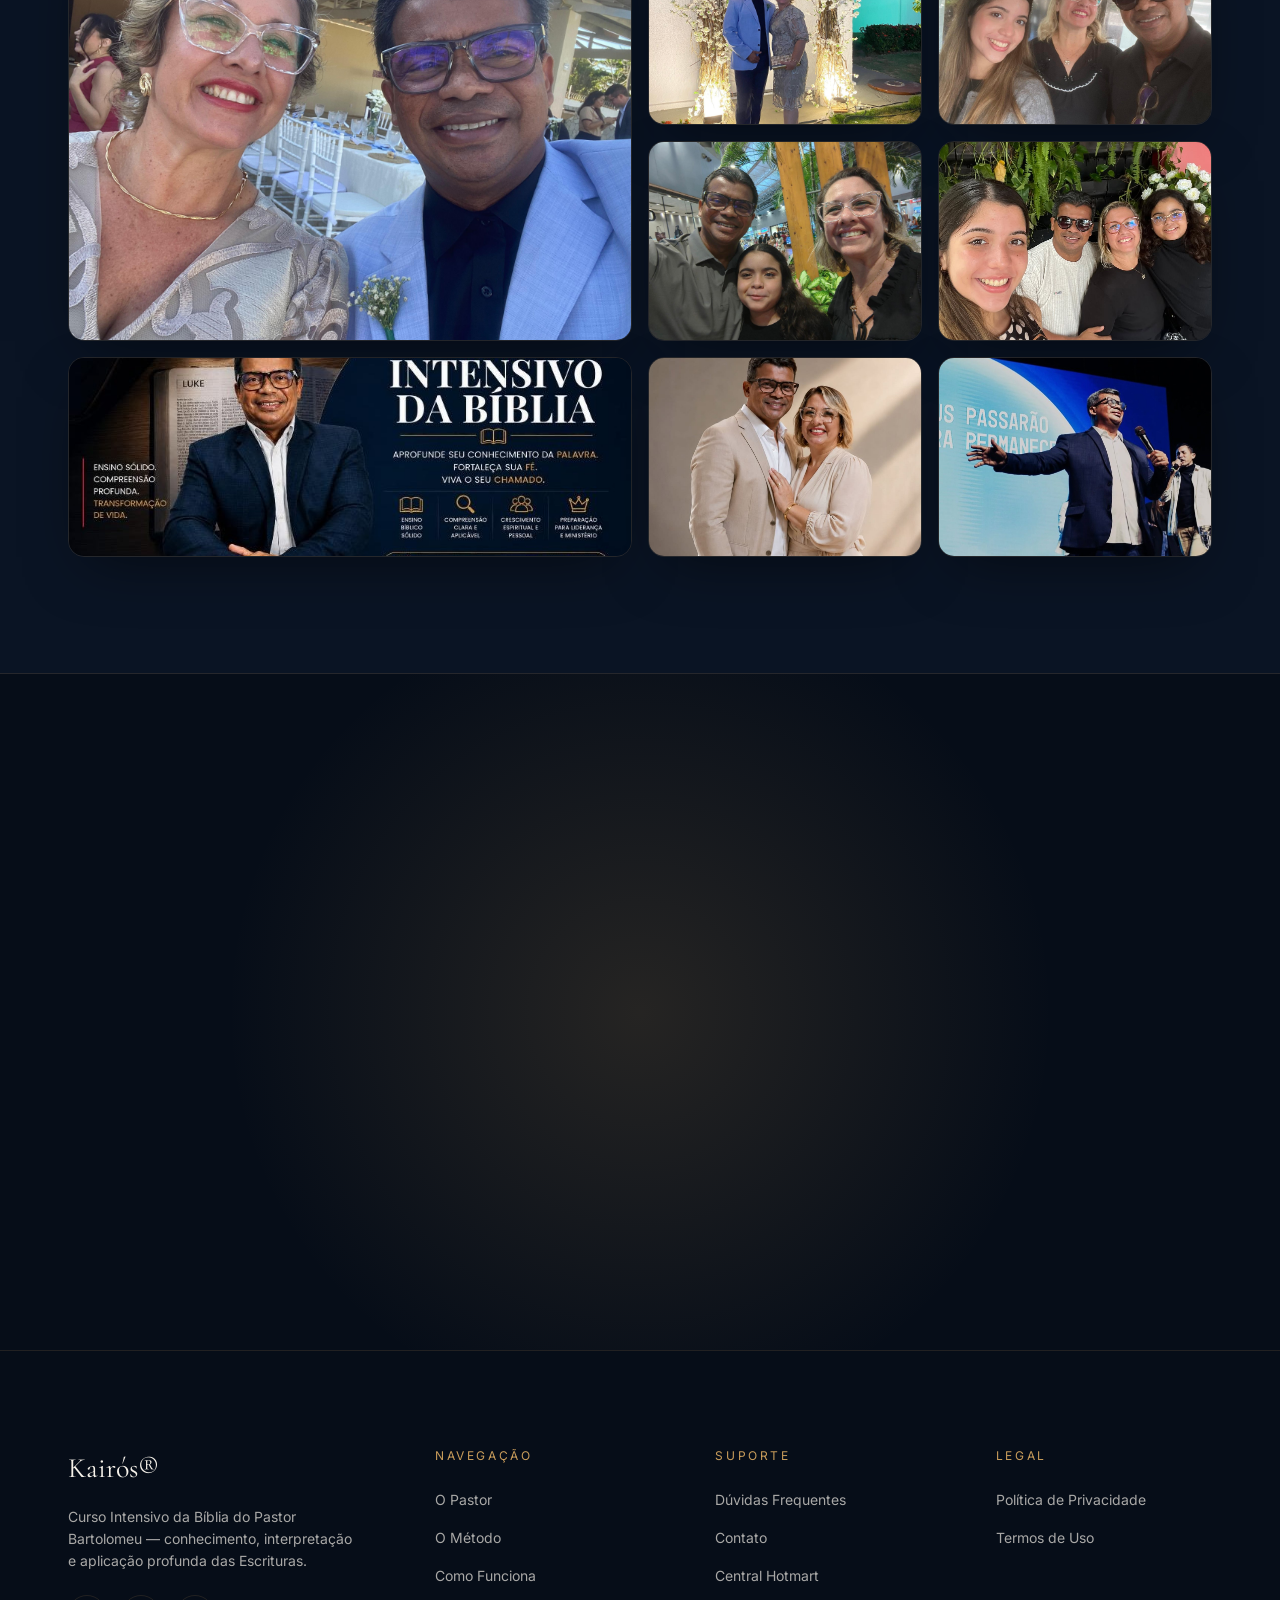
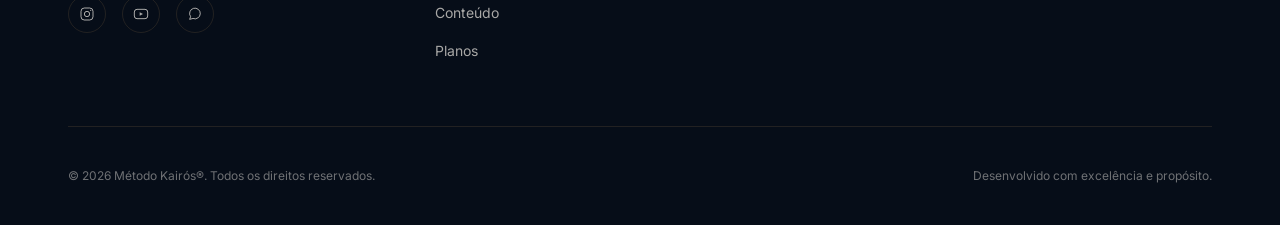
==== commit d3cf2f55: "site" ====
--- a/sobre.html
+++ b/sobre.html
@@ -83,11 +83,10 @@
         <!-- FOTO PRINCIPAL DO PASTOR
              Para usar uma foto real, troque o bloco abaixo por:
              <div class="photo-frame"><img src="assets/img/pastor-bartolomeu.jpg" alt="Pastor Bartolomeu"></div> -->
-        <div class="photo-placeholder">
-          <svg viewBox="0 0 24 24" fill="none" stroke="currentColor" stroke-width="1.3"><rect x="3" y="4" width="18" height="16" rx="2"/><circle cx="9" cy="10" r="2"/><path d="M21 16l-5-5-4 4-3-3-6 6" stroke-linecap="round" stroke-linejoin="round"/></svg>
-          <span class="photo-placeholder__label">Foto principal do Pastor</span>
-          <span class="photo-placeholder__hint">Recomendado: retrato vertical, 800×1000px, boa iluminação</span>
-        </div>
+         <div class="gallery__grid" ></div>
+      <div class="gallery__item gallery__item--wide gallery__item--tall" data-anim="scale-in">
+       <div class="photo-frame"><img src="assent/img1.jpeg" alt="Casal"></div>
+      </div>
       </div>
 
       <div class="bio__text" data-anim-group="90">
@@ -97,19 +96,19 @@
         <!-- TEXTO DE BIOGRAFIA — substitua os parágrafos abaixo pela história real:
              origem, chamado ao ministério, formação teológica, tempo de pastorado,
              igreja(s) que lidera ou liderou, marcos importantes. -->
+        <h4 class="u-texto" data-anim="fade-up">Pastor | Professor  de Bíblia | Mentor e Palestrante.</h4>
         <p data-anim="fade-up">
-          [Substitua por um parágrafo de abertura sobre quem é o Pastor Bartolomeu —
-          de onde veio, quando sentiu o chamado para o ministério e o que o move até hoje.]
+         Rober Bartolomeu é pastor, Teólogo, Filósofo, professor de Bíblia e mentor.
+
+Dedicado à formação de líderes cristãos que desejam desenvolver um conhecimento sólido das Escrituras e uma fé prática para o dia a dia.
         </p>
         <p data-anim="fade-up">
-          [Segundo parágrafo: fale sobre a formação teológica, os anos de experiência
-          pastoral, igrejas ou comunidades que já liderou, e como isso moldou sua forma
-          de ensinar a Bíblia.]
+         É Fundador do curso Intensivo da Bíblia, um programa de formação desenvolvimento para conduzir o aluno a uma compreensão clara, profunda, organizada e prática da Palavra de Deus.
         </p>
+
         <p data-anim="fade-up">
-          [Terceiro parágrafo: conte como e por que surgiu o Método Kairós® — qual
-          problema ele resolve, que transformação ele já gerou nos alunos, e qual é
-          a visão para os próximos anos.]
+        Casado a 22 anos com Daniella Feitosa, pai de meninas.
+Pastor a 20 anos
         </p>
 
         <span class="bio__signature" data-anim="fade-up">Pastor Bartolomeu</span>
@@ -126,20 +125,20 @@
     <div class="pastor-stats" data-anim-group="80">
       <!-- Ajuste os números abaixo para os reais -->
       <div class="pastor-stat" data-anim="fade-up">
-        <span class="pastor-stat__value">25+</span>
+        <span class="pastor-stat__value">20+</span>
         <span class="pastor-stat__label">Anos de ministério</span>
       </div>
       <div class="pastor-stat" data-anim="fade-up">
-        <span class="pastor-stat__value">12 mil+</span>
-        <span class="pastor-stat__label">Alunos formados</span>
+        <span class="pastor-stat__value">10 mil+</span>
+        <span class="pastor-stat__label">Vidas alcançadas</span>
       </div>
       <div class="pastor-stat" data-anim="fade-up">
         <span class="pastor-stat__value">40+</span>
         <span class="pastor-stat__label">Igrejas impactadas</span>
       </div>
       <div class="pastor-stat" data-anim="fade-up">
-        <span class="pastor-stat__value">3</span>
-        <span class="pastor-stat__label">Livros publicados</span>
+        <span class="pastor-stat__value">1 mil+</span>
+        <span class="pastor-stat__label">Pregações</span>
       </div>
     </div>
   </div>
@@ -227,16 +226,16 @@
         <div class="learn__icon" style="margin-bottom: var(--space-md);">
           <svg viewBox="0 0 24 24" fill="none" stroke="currentColor" stroke-width="1.5"><path d="M4 21V9l8-6 8 6v12M9 21v-6h6v6" stroke-linecap="round" stroke-linejoin="round"/></svg>
         </div>
-        <h3 style="font-weight:600; margin-bottom: var(--space-xs);">[Nome da Igreja / Ministério]</h3>
-        <p style="font-size: var(--fs-body-sm);">[Descreva brevemente essa frente de atuação — cargo, cidade, tempo à frente.]</p>
+        <h3 style="font-weight:600; margin-bottom: var(--space-xs);">Nome da Igreja </h3>
+        <p style="font-size: var(--fs-body-sm);">Pastor da Comunidade das Nações Fortaleza.</p>
       </div>
 
       <div class="card" style="padding: var(--space-lg);" data-anim="fade-up">
         <div class="learn__icon" style="margin-bottom: var(--space-md);">
           <svg viewBox="0 0 24 24" fill="none" stroke="currentColor" stroke-width="1.5"><path d="M4 19.5A2.5 2.5 0 0 1 6.5 17H20M4 19.5A2.5 2.5 0 0 0 6.5 22H20V4H6.5A2.5 2.5 0 0 0 4 6.5v13Z" stroke-linejoin="round"/></svg>
         </div>
-        <h3 style="font-weight:600; margin-bottom: var(--space-xs);">Autor e Escritor</h3>
-        <p style="font-size: var(--fs-body-sm);">[Cite os livros ou materiais escritos, com uma linha sobre cada um.]</p>
+        <h3 style="font-weight:600; margin-bottom: var(--space-xs);">Pregações</h3>
+        <p style="font-size: var(--fs-body-sm);">Minhas pregações busca expandir a cultura do Reino de Deus através do desenvolvimento pessoal e da maturidade espiritual.</p>
       </div>
 
       <div class="card" style="padding: var(--space-lg);" data-anim="fade-up">
@@ -244,7 +243,7 @@
           <svg viewBox="0 0 24 24" fill="none" stroke="currentColor" stroke-width="1.5"><circle cx="12" cy="12" r="9"/><path d="M10 9v6l5-3-5-3Z" fill="currentColor" stroke="none"/></svg>
         </div>
         <h3 style="font-weight:600; margin-bottom: var(--space-xs);">Professor do Método Kairós®</h3>
-        <p style="font-size: var(--fs-body-sm);">[Fale sobre a experiência como professor e o alcance atual do curso.]</p>
+        <p style="font-size: var(--fs-body-sm);">O curso busca aprofundar seu conhecimento da palavra, fortalecer sua Fé.</p>
       </div>
     </div>
   </div>
@@ -258,9 +257,6 @@
     <div class="u-section-head u-section-head--center" data-anim="fade-up">
       <span class="u-eyebrow">Galeria</span>
       <h2 class="u-heading-lg">Momentos do ministério</h2>
-      <p class="u-lede" style="margin-inline:auto;">
-        Substitua cada quadro abaixo por uma foto real (pregações, eventos, bastidores do curso).
-      </p>
     </div>
 
     <!-- Cada item é um placeholder — troque a <div class="photo-placeholder"> interna
@@ -268,40 +264,28 @@
          As classes gallery__item--wide e gallery__item--tall controlam o tamanho no grid. -->
     <div class="gallery__grid" data-anim-group="70">
       <div class="gallery__item gallery__item--wide gallery__item--tall" data-anim="scale-in">
-        <div class="photo-placeholder">
-          <svg viewBox="0 0 24 24" fill="none" stroke="currentColor" stroke-width="1.3"><rect x="3" y="4" width="18" height="16" rx="2"/><circle cx="9" cy="10" r="2"/><path d="M21 16l-5-5-4 4-3-3-6 6" stroke-linecap="round" stroke-linejoin="round"/></svg>
-          <span class="photo-placeholder__label">Foto em destaque</span>
-        </div>
+       <div class="photo-frame"><img src="assent/img2.jpeg" alt="Casal"></div>
       </div>
       <div class="gallery__item" data-anim="scale-in">
-        <div class="photo-placeholder">
-          <svg viewBox="0 0 24 24" fill="none" stroke="currentColor" stroke-width="1.3"><rect x="3" y="4" width="18" height="16" rx="2"/><circle cx="9" cy="10" r="2"/><path d="M21 16l-5-5-4 4-3-3-6 6" stroke-linecap="round" stroke-linejoin="round"/></svg>
-          <span class="photo-placeholder__label">Foto 2</span>
-        </div>
+        <div class="photo-frame"><img src="/assent/img3.jpeg" alt="casal"></div>
       </div>
       <div class="gallery__item" data-anim="scale-in">
-        <div class="photo-placeholder">
-          <svg viewBox="0 0 24 24" fill="none" stroke="currentColor" stroke-width="1.3"><rect x="3" y="4" width="18" height="16" rx="2"/><circle cx="9" cy="10" r="2"/><path d="M21 16l-5-5-4 4-3-3-6 6" stroke-linecap="round" stroke-linejoin="round"/></svg>
-          <span class="photo-placeholder__label">Foto 3</span>
-        </div>
+       <div class="photo-frame"><img src="assent/img5.jpeg" alt="irma"></div>
       </div>
       <div class="gallery__item" data-anim="scale-in">
-        <div class="photo-placeholder">
-          <svg viewBox="0 0 24 24" fill="none" stroke="currentColor" stroke-width="1.3"><rect x="3" y="4" width="18" height="16" rx="2"/><circle cx="9" cy="10" r="2"/><path d="M21 16l-5-5-4 4-3-3-6 6" stroke-linecap="round" stroke-linejoin="round"/></svg>
-          <span class="photo-placeholder__label">Foto 4</span>
-        </div>
+        <div class="photo-frame"><img src="assent/img6.jpeg" alt="irma"></div>
       </div>
       <div class="gallery__item" data-anim="scale-in">
-        <div class="photo-placeholder">
-          <svg viewBox="0 0 24 24" fill="none" stroke="currentColor" stroke-width="1.3"><rect x="3" y="4" width="18" height="16" rx="2"/><circle cx="9" cy="10" r="2"/><path d="M21 16l-5-5-4 4-3-3-6 6" stroke-linecap="round" stroke-linejoin="round"/></svg>
-          <span class="photo-placeholder__label">Foto 5</span>
-        </div>
+        <div class="photo-frame"><img src="assent/img7.png" alt="familia"></div>
       </div>
       <div class="gallery__item gallery__item--wide" data-anim="scale-in">
-        <div class="photo-placeholder">
-          <svg viewBox="0 0 24 24" fill="none" stroke="currentColor" stroke-width="1.3"><rect x="3" y="4" width="18" height="16" rx="2"/><circle cx="9" cy="10" r="2"/><path d="M21 16l-5-5-4 4-3-3-6 6" stroke-linecap="round" stroke-linejoin="round"/></svg>
-          <span class="photo-placeholder__label">Foto 6 (larga)</span>
-        </div>
+        <div class="photo-frame"><img src="assent/img12.jpeg" alt="familia"></div>
+      </div>
+       <div class="gallery__item" data-anim="scale-in">
+        <div class="photo-frame"><img src="assent/img11.png" alt="familia"></div>
+      </div>
+       <div class="gallery__item" data-anim="scale-in">
+        <div class="photo-frame"><img src="assent/img10.png" alt="familia"></div>
       </div>
     </div>
   </div>
--- a/css/about.css
+++ b/css/about.css
@@ -53,25 +53,11 @@
   background: linear-gradient(160deg, rgba(201,157,91,0.06), rgba(201,157,91,0.015));
   color: var(--text-muted);
   text-align: center;
-  padding: var(--space-lg);
-}
-
-.photo-placeholder svg {
-  width: 34px; height: 34px;
-  color: var(--c-gold-700);
-}
-
-.photo-placeholder__label {
-  font-size: var(--fs-body-sm);
-  font-weight: 600;
-  color: var(--text-secondary);
-}
-
-.photo-placeholder__hint {
-  font-size: 0.75rem;
-  color: var(--text-muted);
-  max-width: 26ch;
-}
+  padding: var(--space-md)
+}
+
+
+
 
 /* Se preferir usar uma <img> real dentro do mesmo slot, esta classe
    aplica moldura/sombra consistente automaticamente: */
@@ -101,6 +87,13 @@
   display: flex;
   flex-direction: column;
   gap: var(--space-md);
+}
+
+.u-texto h4 {
+font-family: var(--font-display);
+  font-weight: 500;
+  line-height: var(--lh-tight);
+  letter-spacing: -0.01em;
 }
 
 .bio__text p {
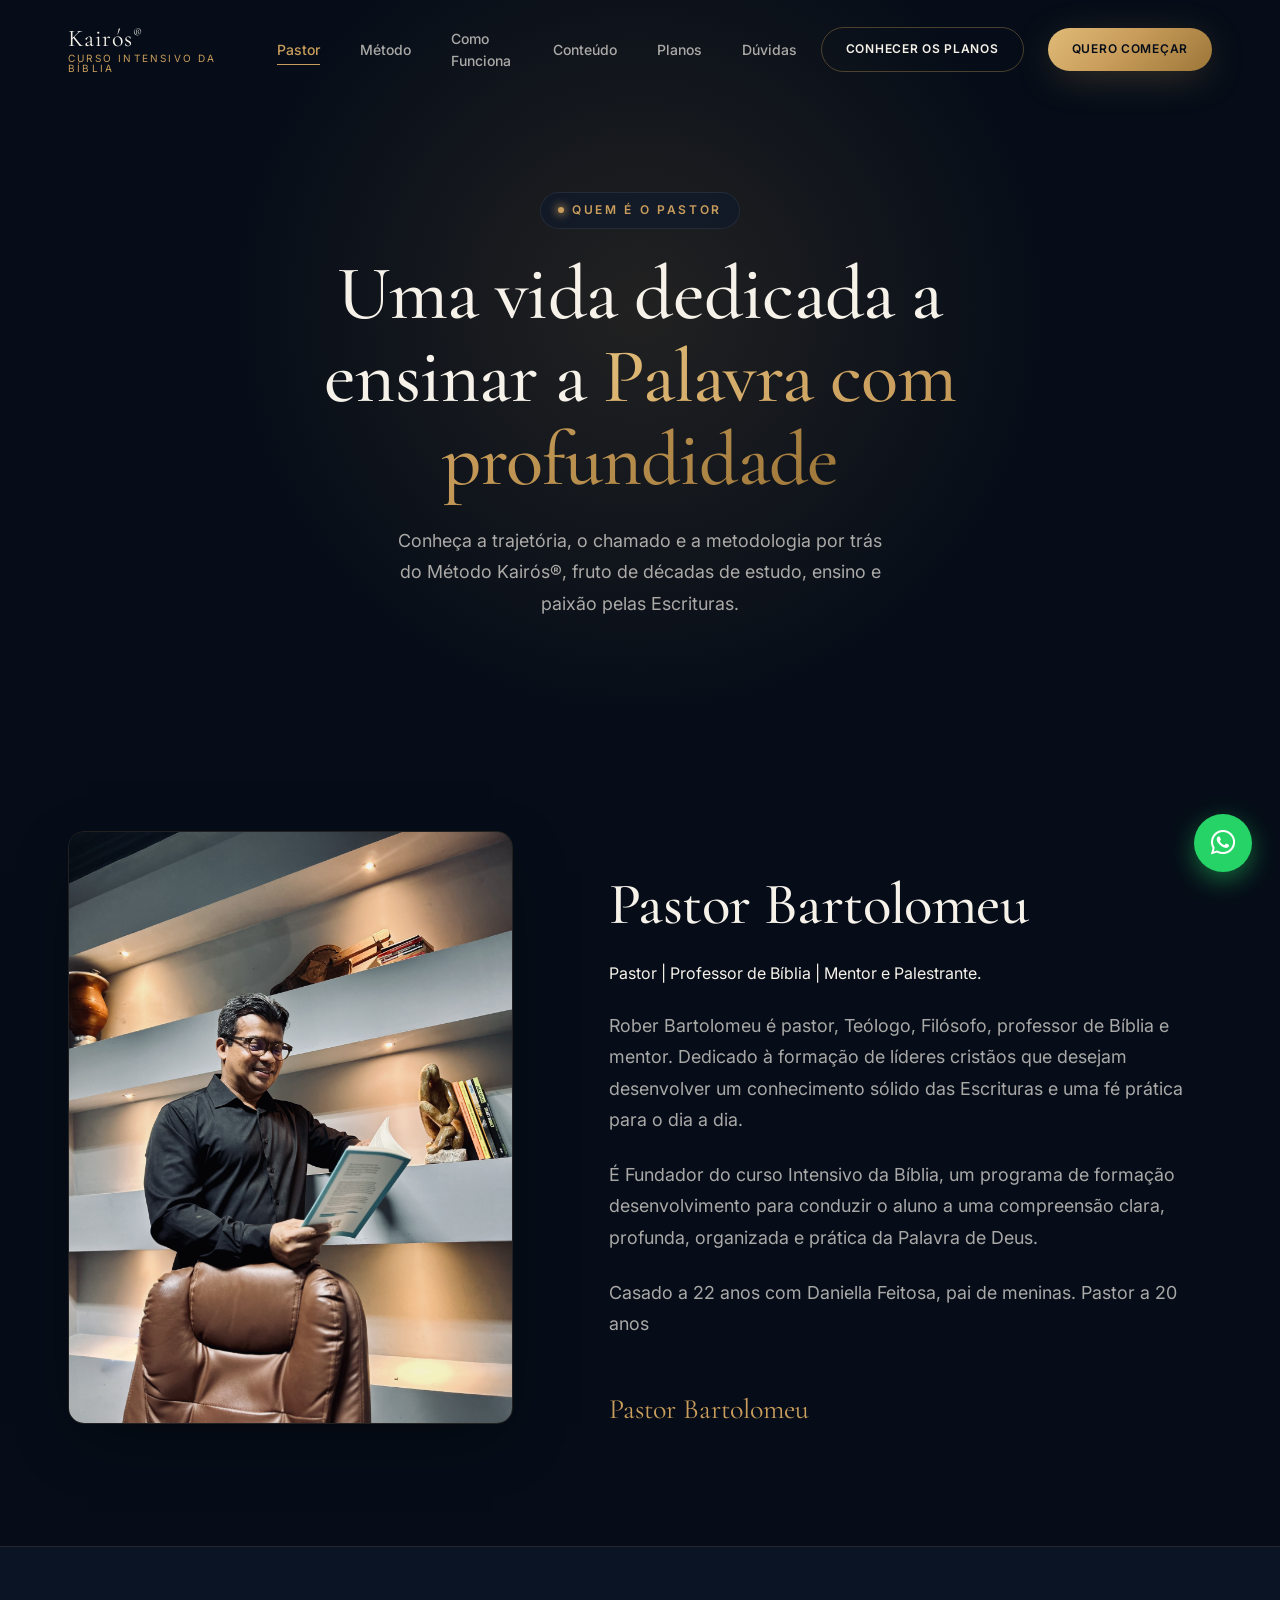
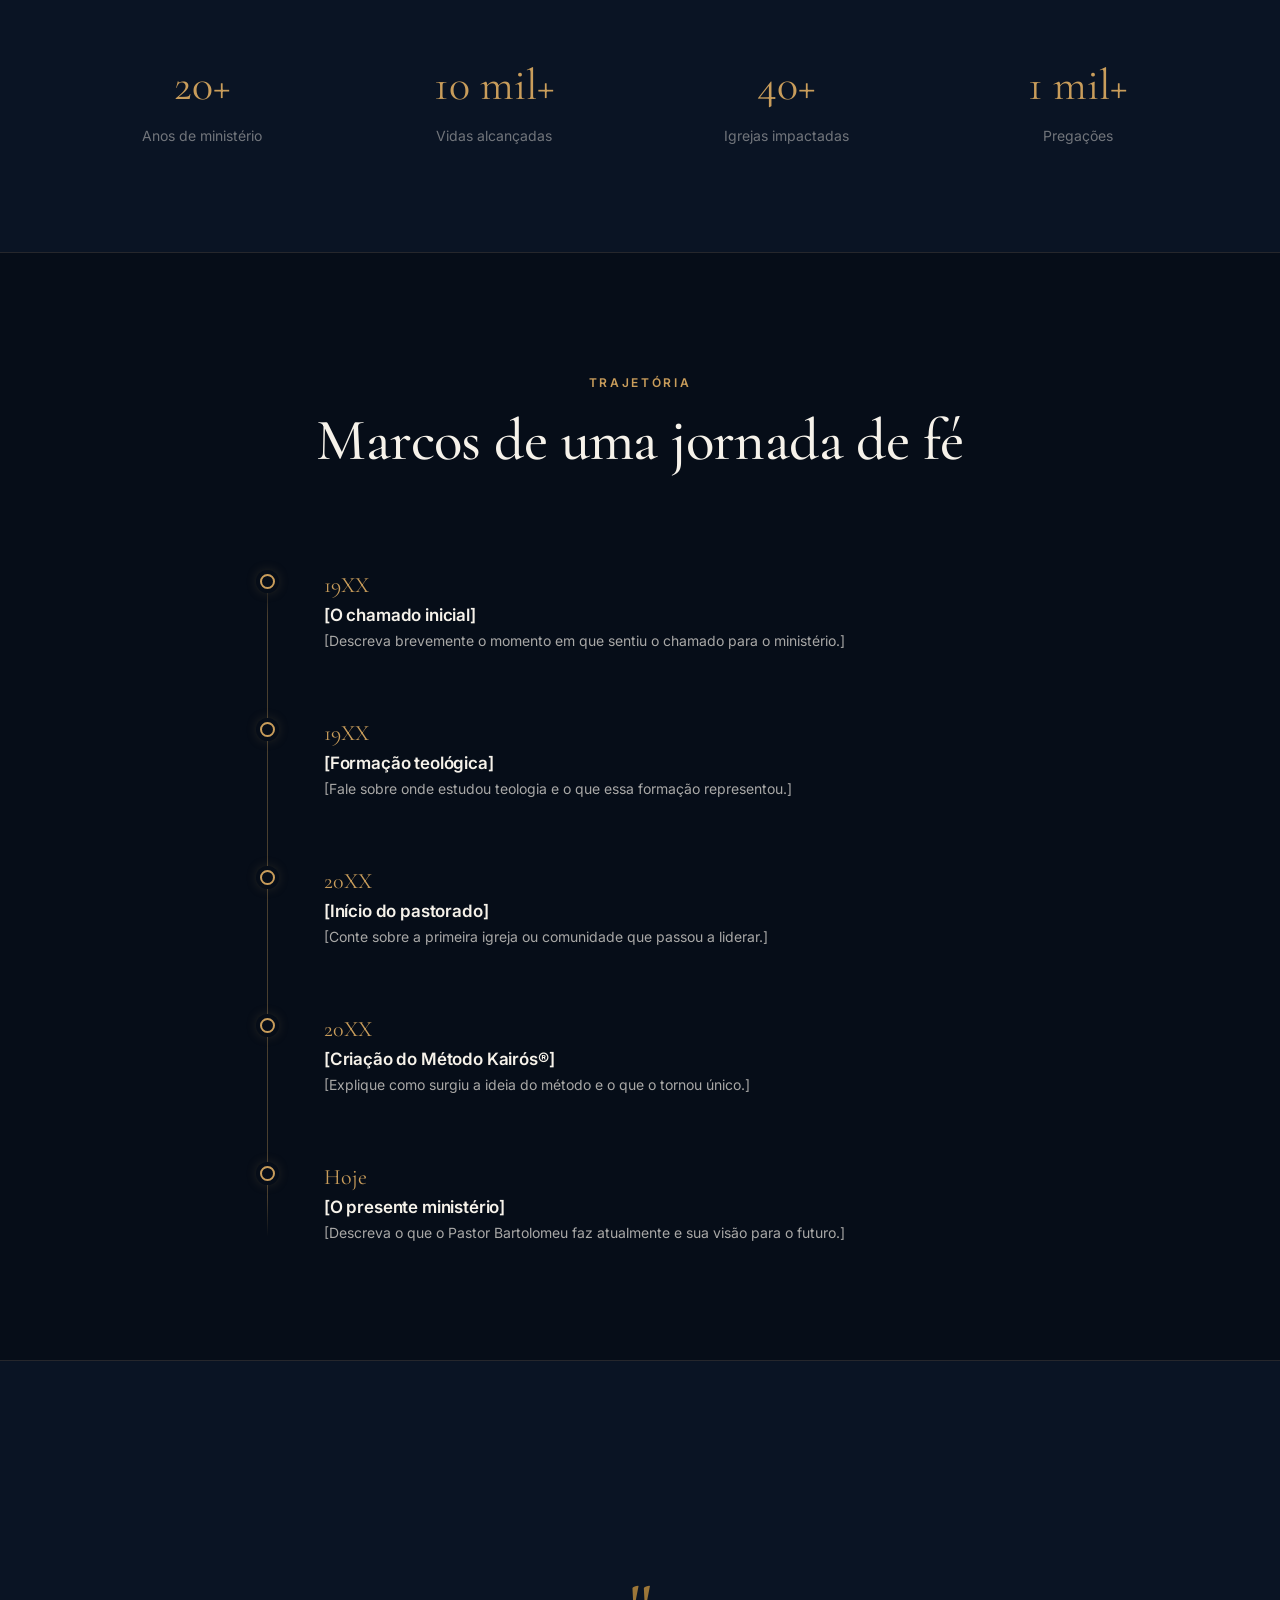
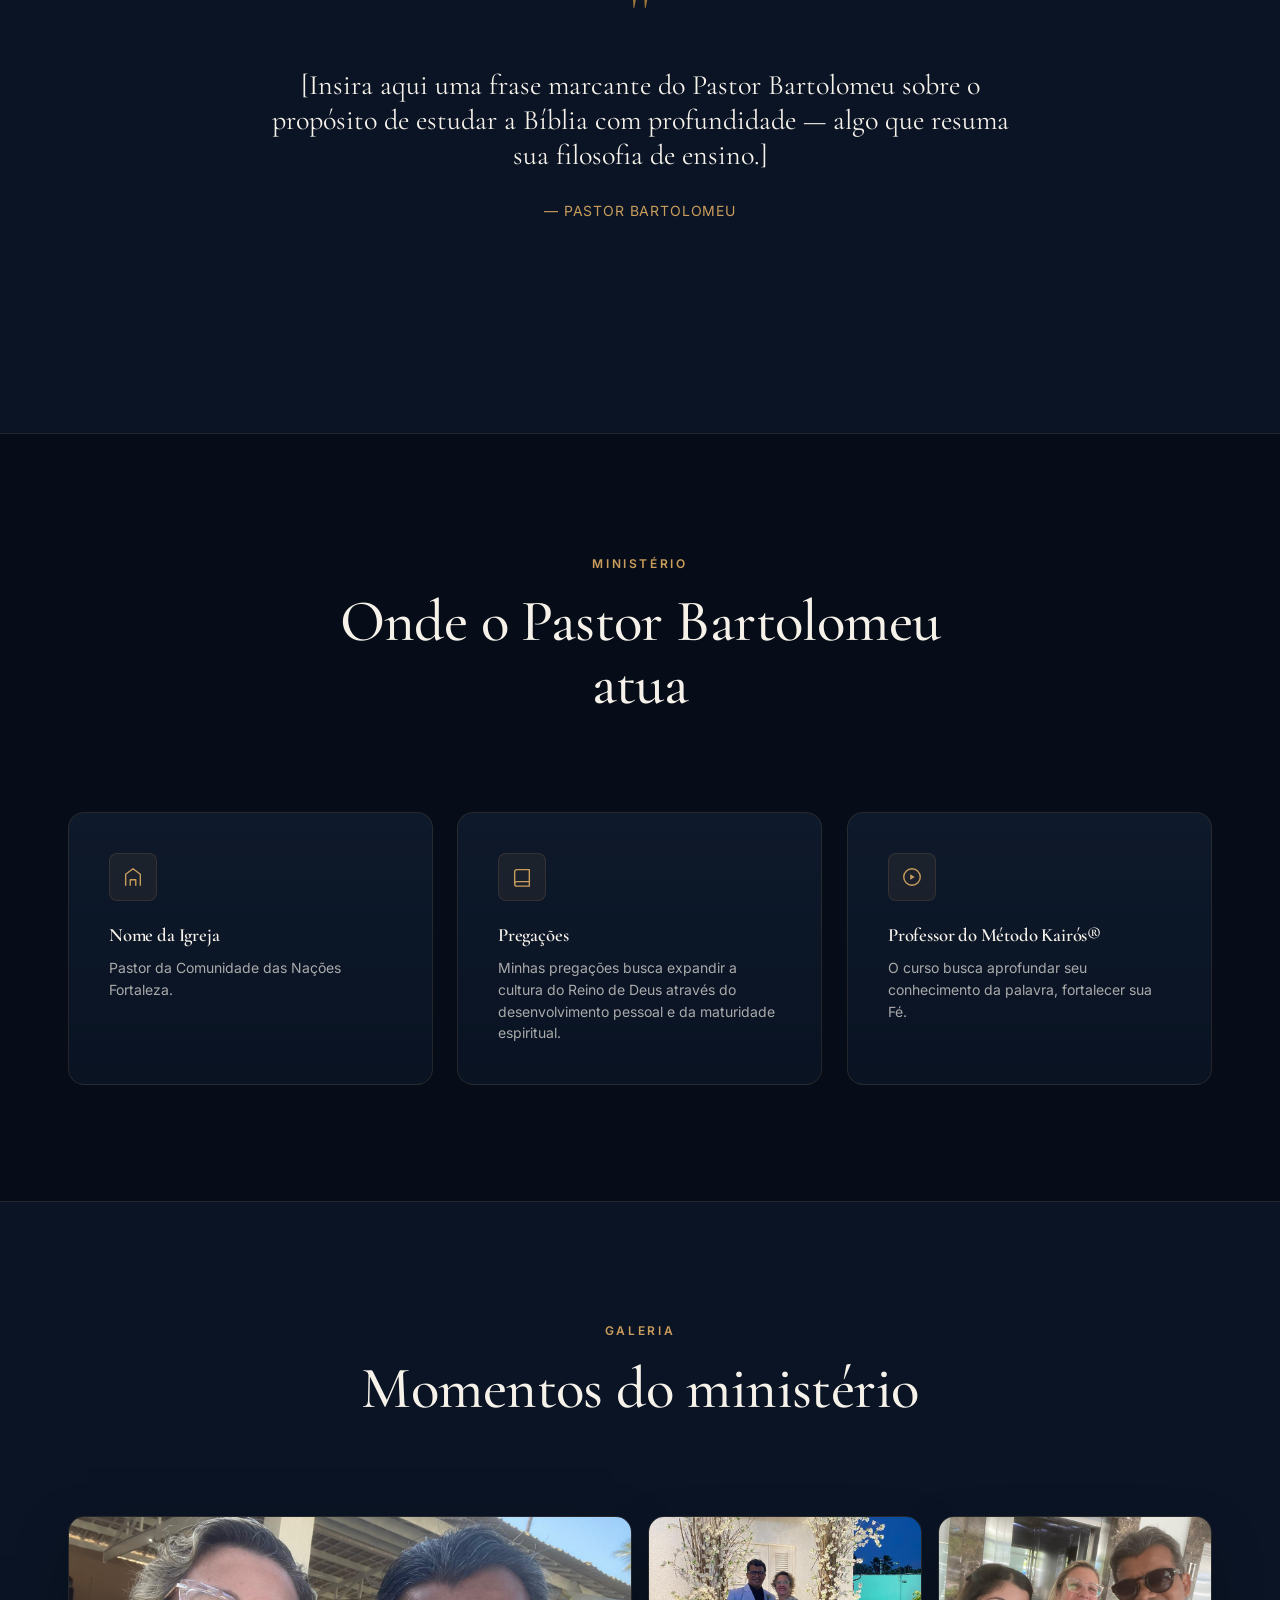
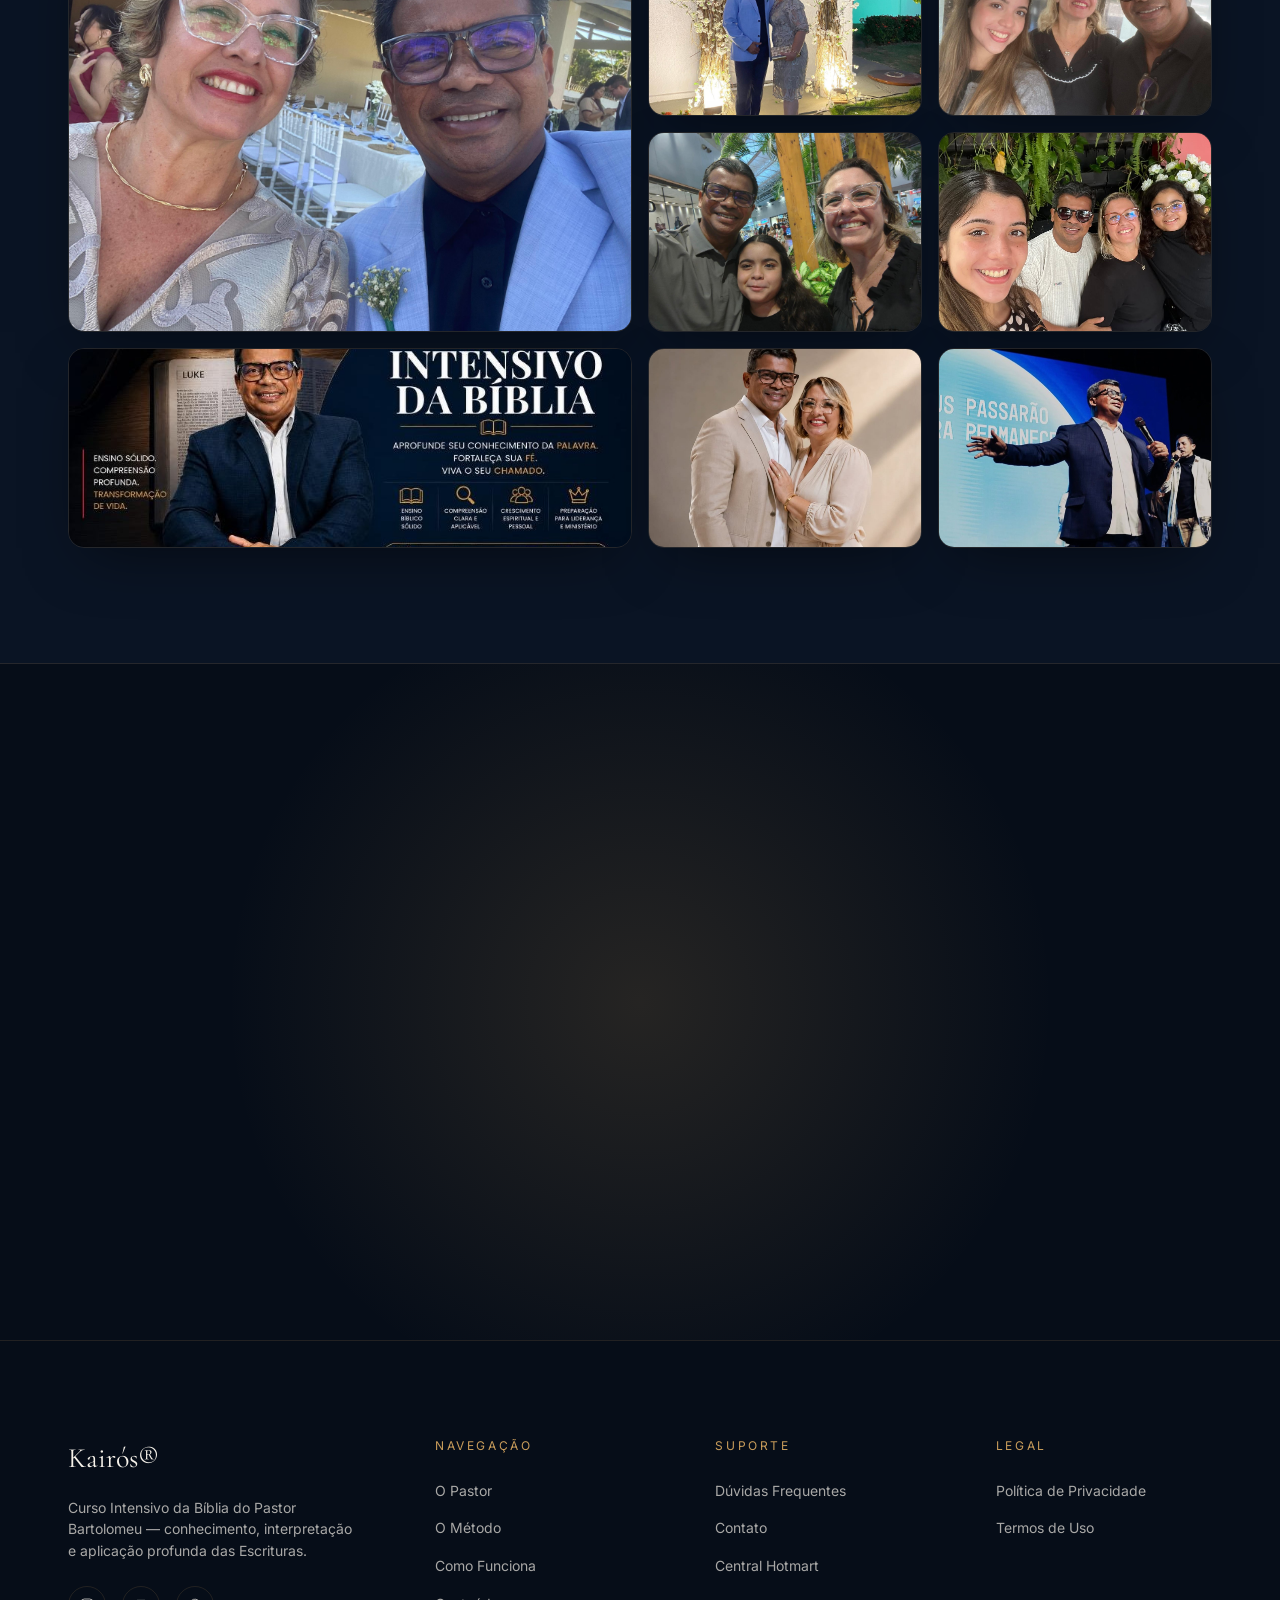
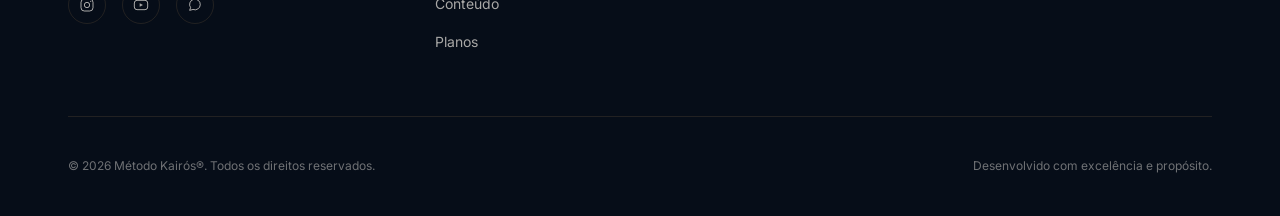
==== commit 6cd45787: "site pastor" ====
--- a/sobre.html
+++ b/sobre.html
@@ -10,6 +10,7 @@
 <link rel="preconnect" href="https://fonts.googleapis.com">
 <link rel="preconnect" href="https://fonts.gstatic.com" crossorigin>
 <link href="https://fonts.googleapis.com/css2?family=Cormorant+Garamond:wght@400;500;600;700&family=Inter:wght@400;500;600;700;800&display=swap" rel="stylesheet">
+<link rel="stylesheet" href="https://cdnjs.cloudflare.com/ajax/libs/font-awesome/6.5.1/css/all.min.css"/>
 
 <link rel="stylesheet" href="css/variables.css">
 <link rel="stylesheet" href="css/reset.css">
@@ -19,6 +20,7 @@
 <link rel="stylesheet" href="css/sections.css">
 <link rel="stylesheet" href="css/about.css">
 <link rel="stylesheet" href="css/animations.css">
+<link rel="stylesheet" href="css/whatsapp.css">
 </head>
 <body>
 
@@ -360,6 +362,12 @@
   </div>
 </footer>
 
+
+<!-- Botão WhatsApp flutuante -->
+  <a href="https://wa.me/558596488028?text=Ol%C3%A1!%20Quero%20saber%20mais%20sobre%20o%20curso%20intensivo%20de%20bíblia" class="whatsapp-float" target="_blank" aria-label="WhatsApp">
+    <i class="fab fa-whatsapp"></i>
+  </a>
+
 <script src="js/animations.js"></script>
 <script src="js/main.js"></script>
 </body>
--- a/css/base.css
+++ b/css/base.css
@@ -33,14 +33,6 @@
   letter-spacing: var(--ls-eyebrow);
   text-transform: uppercase;
   color: var(--text-gold);
-}
-
-.u-eyebrow::before {
-  content: "";
-  width: 24px;
-  height: 1px;
-  background: var(--grad-gold);
-  display: inline-block;
 }
 
 .u-heading-xl {
--- a/css/nav.css
+++ b/css/nav.css
@@ -3,7 +3,7 @@
    ========================================================================== */
 
 .nav {
-  position: fixed;
+  position: absolute;
   top: 0; left: 0; right: 0;
   z-index: var(--z-nav);
   padding: var(--space-md) 0;
--- a/css/whatsapp.css
+++ b/css/whatsapp.css
@@ -0,0 +1,25 @@
+/* ========================= */
+/* WHATSAPP FLUTUANTE        */
+/* ========================= */
+
+.whatsapp-float {
+  position: fixed;
+  bottom: 28px; right: 28px;
+  width: 58px; height: 58px;
+  background: #25D366;
+  border-radius: 50%;
+  display: flex; align-items: center; justify-content: center;
+  color: #fff;
+  font-size: 28px;
+  text-decoration: none;
+  box-shadow: 0 8px 24px rgba(37,211,102,0.45);
+  z-index: 9000;
+  transition: transform var(--transition), box-shadow var(--transition);
+  animation: waPulse 2.5s ease-in-out infinite;
+}
+.whatsapp-float:hover { transform: scale(1.12); box-shadow: 0 14px 36px rgba(37,211,102,0.55); }
+
+@keyframes waPulse {
+  0%, 100% { box-shadow: 0 8px 24px rgba(37,211,102,0.45), 0 0 0 0 rgba(37,211,102,0.3); }
+  50%       { box-shadow: 0 8px 24px rgba(37,211,102,0.45), 0 0 0 14px rgba(37,211,102,0); }
+}
